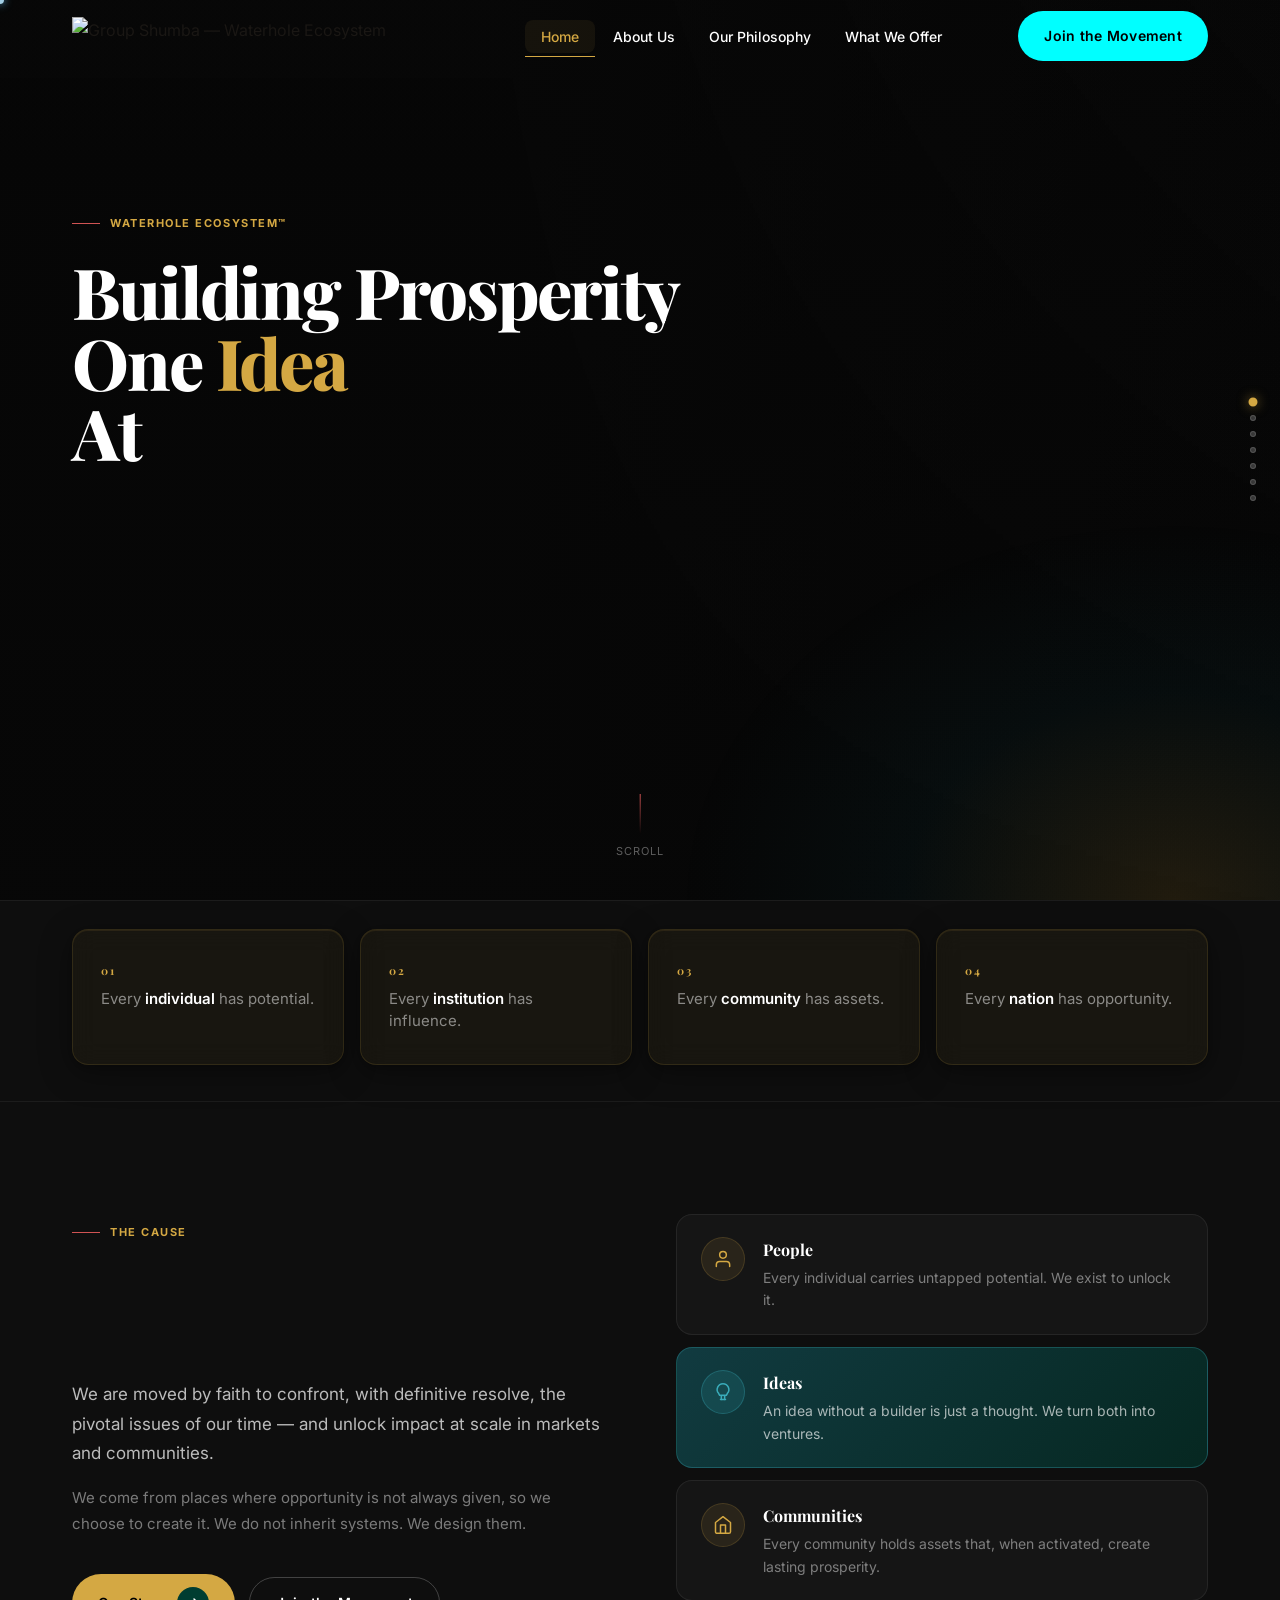
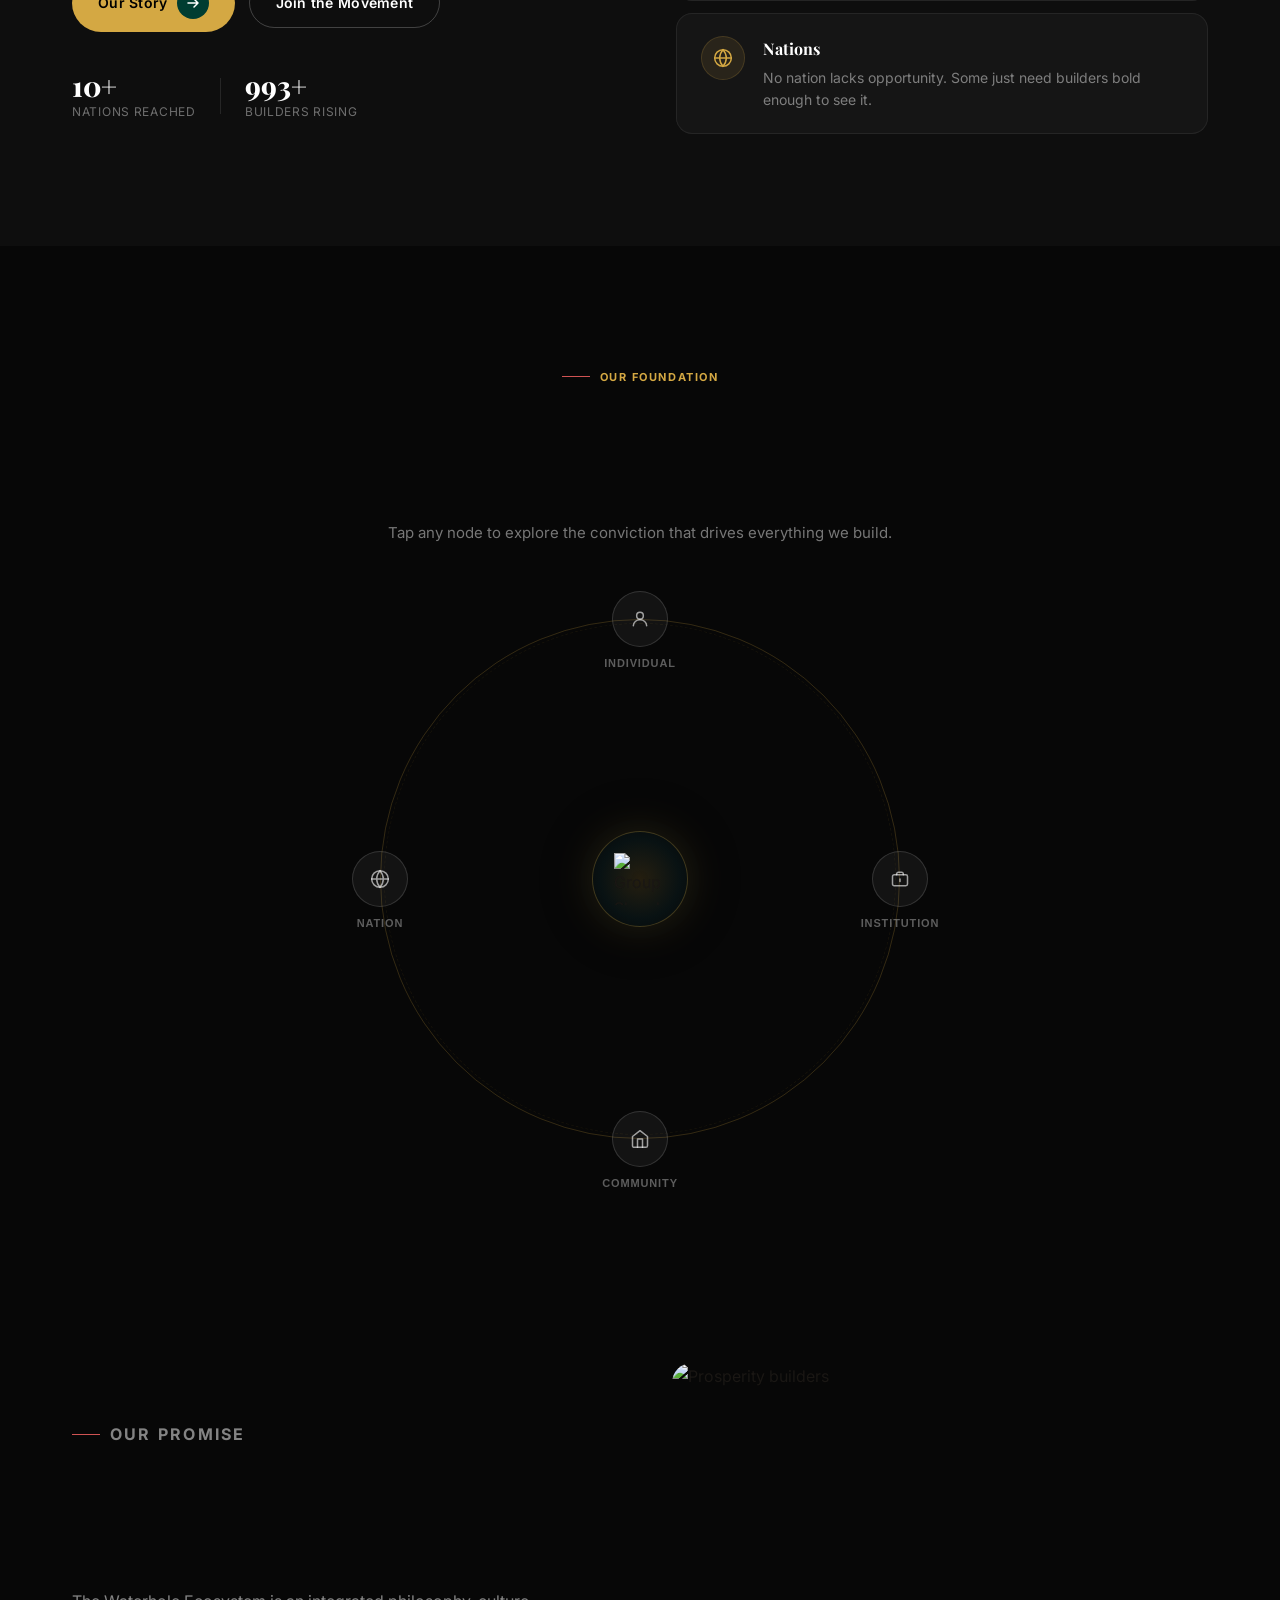
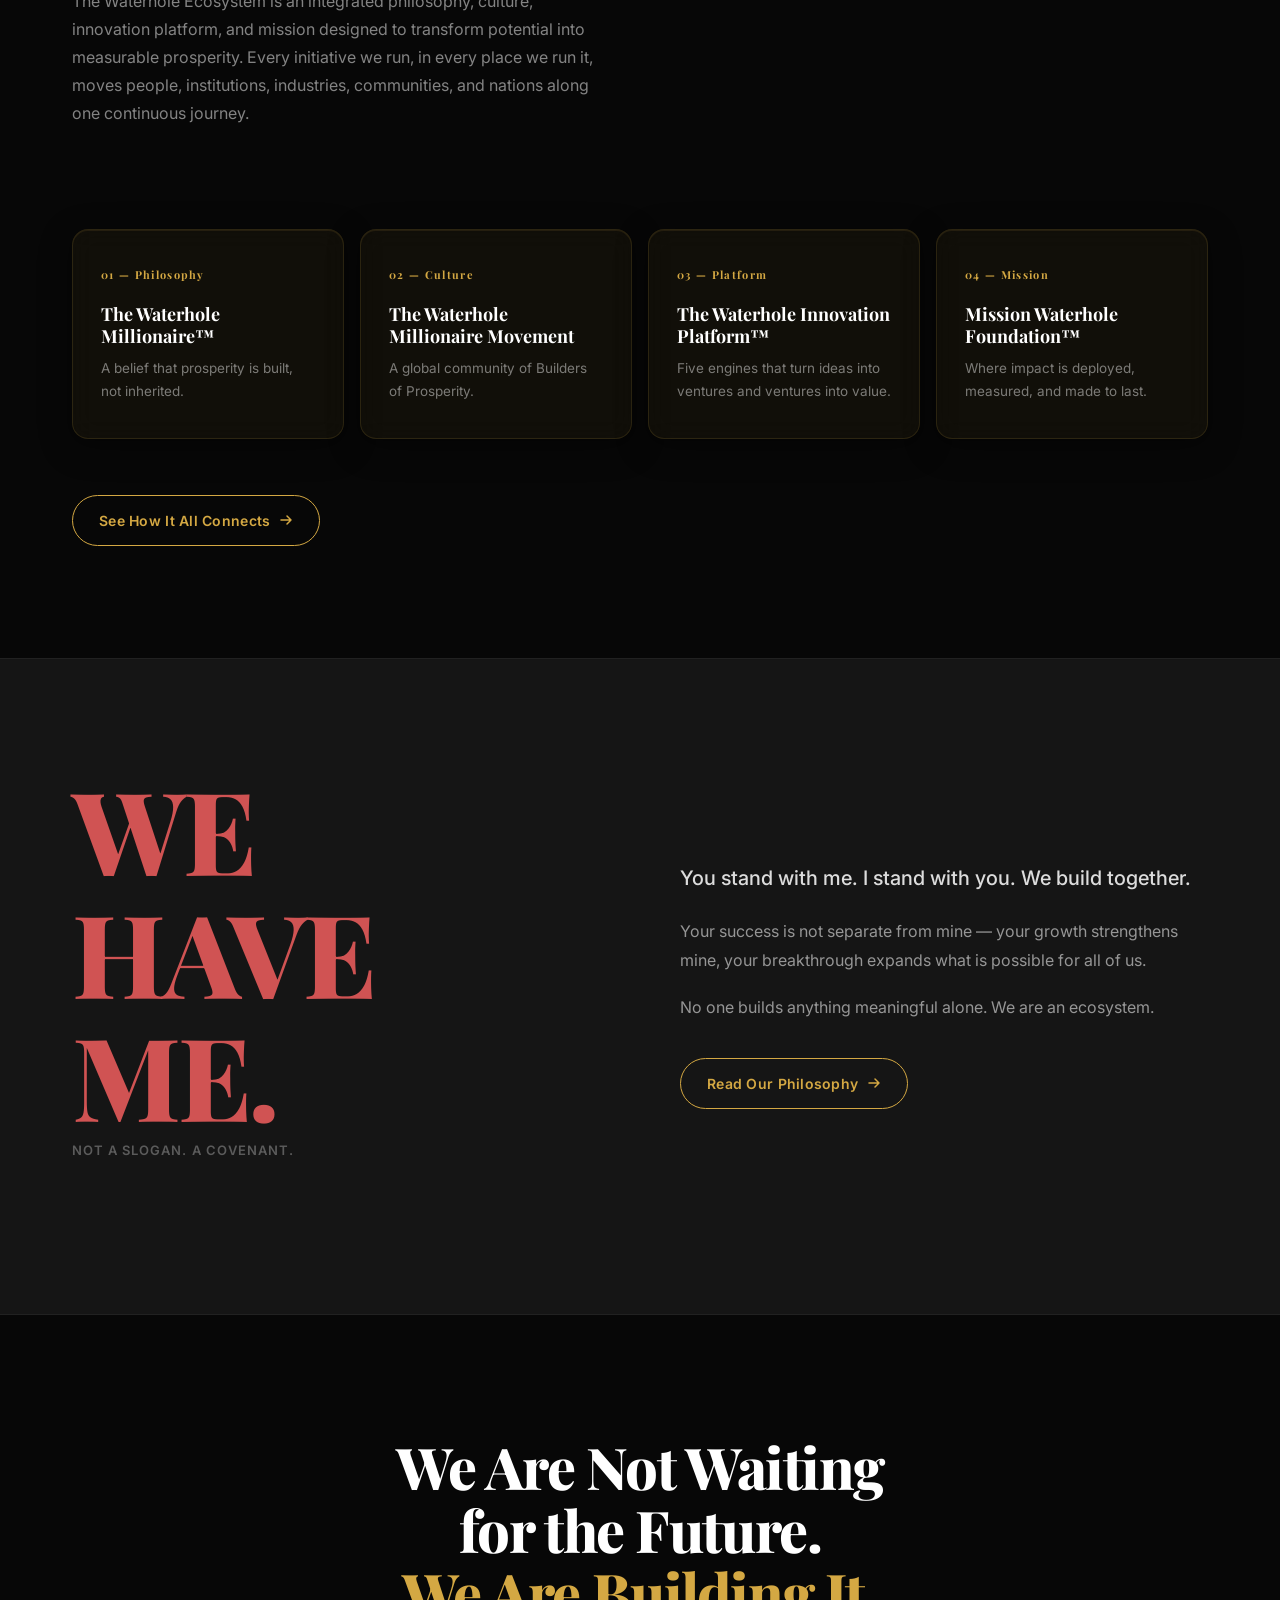
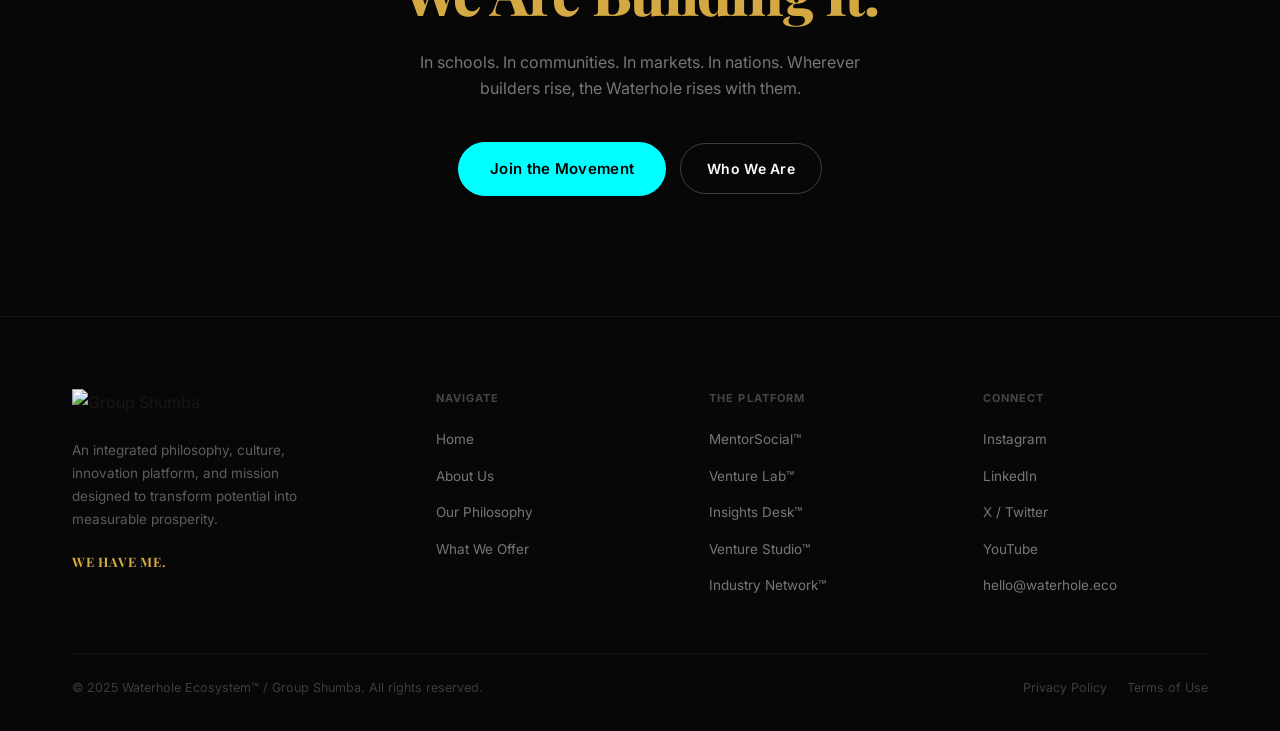
==== index.html @ c9d5547d "Add files via upload" ====
<!DOCTYPE html>
<html lang="en">
<head>
  <meta charset="UTF-8" />
  <meta name="viewport" content="width=device-width, initial-scale=1.0" />
  <title>Waterhole Ecosystem™ — Prosperity Is Built.</title>
  <link rel="preconnect" href="https://fonts.googleapis.com" />
  <link rel="preconnect" href="https://fonts.gstatic.com" crossorigin />
  <link href="https://fonts.googleapis.com/css2?family=Inter:wght@300;400;500;600;700&family=Playfair+Display:wght@700;800;900&display=swap" rel="stylesheet" />
  <link rel="stylesheet" href="style.css" />
</head>
<body>

  <!-- NAV -->
  <header class="nav" id="nav">
    <div class="nav-inner">
      <a href="index.html" class="nav-logo" aria-label="Waterhole Ecosystem home">
        <img src="assets/logo.png" alt="Group Shumba — Waterhole Ecosystem" />
      </a>
      <ul class="nav-links" role="list">
        <li><a href="index.html" class="active">Home</a></li>
        <li><a href="about.html">About Us</a></li>
        <li><a href="philosophy.html">Our Philosophy</a></li>
        <li><a href="what-we-offer.html">What We Offer</a></li>
      </ul>
      <a href="contact.html" class="btn btn-gold nav-cta">Join the Movement</a>
      <button class="nav-hamburger" aria-label="Open menu" aria-expanded="false">
        <span></span><span></span><span></span>
      </button>
    </div>
    <nav class="mobile-menu" aria-hidden="true">
      <a href="index.html" class="active">Home</a>
      <a href="about.html">About Us</a>
      <a href="philosophy.html">Our Philosophy</a>
      <a href="what-we-offer.html">What We Offer</a>
      <a href="contact.html" class="btn btn-gold">Join the Movement</a>
    </nav>
  </header>

  <main>

    <!-- HERO -->
    <section class="home-hero" aria-label="Hero">
      <div class="home-hero-bg" style="background-image: url('assets/hero-1.png');"></div>
      <div class="home-hero-glow" aria-hidden="true"></div>
      <div class="container">
        <div class="home-hero-text">
          <p class="home-eyebrow">Waterhole Ecosystem™</p>
          <h1>Building Prosperity<br>One <em>Idea</em><br>At A Time</h1>
          <p class="lead">We are not waiting. We are building. A movement that transforms potential into measurable prosperity — for people, ventures, and communities.</p>
          <div class="hero-actions">
            <a href="contact.html" class="btn btn-gold btn-lg">
              Join the Movement
              <span class="arrow-icon" aria-hidden="true">
                <svg width="14" height="14" viewBox="0 0 14 14" fill="none"><path d="M2 7h10M8 3l4 4-4 4" stroke="currentColor" stroke-width="1.5" stroke-linecap="round" stroke-linejoin="round"/></svg>
              </span>
            </a>
            <a href="what-we-offer.html" class="btn btn-outline">Explore the Ecosystem</a>
          </div>
        </div>
      </div>
      <!-- Lady sits directly in hero, anchored to bottom -->
      <div class="home-hero-image" aria-hidden="true">
        <img src="assets/lady-smiling.png" alt="" />
      </div>
      <div class="home-hero-scroll" aria-hidden="true">
        <div class="scroll-line"></div>
        <span>Scroll</span>
      </div>
    </section>

    <!-- CONVICTIONS BAND -->
    <section class="convictions-band" aria-label="Our four convictions">
      <div class="convictions-inner">
        <div class="conviction-item">
          <span class="conviction-num">01</span>
          <p>Every <strong>individual</strong> has potential.</p>
        </div>
        <div class="conviction-divider" aria-hidden="true"></div>
        <div class="conviction-item">
          <span class="conviction-num">02</span>
          <p>Every <strong>institution</strong> has influence.</p>
        </div>
        <div class="conviction-divider" aria-hidden="true"></div>
        <div class="conviction-item">
          <span class="conviction-num">03</span>
          <p>Every <strong>community</strong> has assets.</p>
        </div>
        <div class="conviction-divider" aria-hidden="true"></div>
        <div class="conviction-item">
          <span class="conviction-num">04</span>
          <p>Every <strong>nation</strong> has opportunity.</p>
        </div>
      </div>
    </section>

    <!-- THE CAUSE -->
    <section class="section-pad cause-section" id="cause">
      <div class="container">
        <div class="cause-grid-v2">

          <!-- Left: text + stats image -->
          <div class="cause-left fade-in">
            <p class="eyebrow">The Cause</p>
            <h2 class="section-title">We Are <em>Moved</em><br />to Build</h2>
            <p class="cause-lead">We are moved by faith to confront, with definitive resolve, the pivotal issues of our time — and unlock impact at scale in markets and communities.</p>
            <p class="cause-sub">We come from places where opportunity is not always given, so we choose to create it. We do not inherit systems. We design them.</p>
            <div class="cause-actions">
              <a href="about.html" class="btn btn-gold">Our Story
                <span class="arrow-icon" aria-hidden="true">
                  <svg width="14" height="14" viewBox="0 0 14 14" fill="none"><path d="M2 7h10M8 3l4 4-4 4" stroke="currentColor" stroke-width="1.5" stroke-linecap="round" stroke-linejoin="round"/></svg>
                </span>
              </a>
              <a href="contact.html" class="btn btn-outline">Join the Movement</a>
            </div>
            <!-- Stats block -->
            <div class="cause-stats-block">
              <div class="cause-stats">
                <div class="cause-stat">
                  <span class="cause-stat-num">10+</span>
                  <span class="cause-stat-label">Nations Reached</span>
                </div>
                <div class="cause-stat-divider"></div>
                <div class="cause-stat">
                  <span class="cause-stat-num">1000+</span>
                  <span class="cause-stat-label">Builders Rising</span>
                </div>
              </div>
            </div>
          </div>

          <!-- Right: stacked icon cards -->
          <div class="cause-cards fade-in">

            <div class="cause-card">
              <div class="cause-card-icon">
                <svg width="20" height="20" viewBox="0 0 24 24" fill="none" stroke="currentColor" stroke-width="1.8" stroke-linecap="round" stroke-linejoin="round"><path d="M20 21v-2a4 4 0 0 0-4-4H8a4 4 0 0 0-4 4v2"/><circle cx="12" cy="7" r="4"/></svg>
              </div>
              <div class="cause-card-body">
                <h4>People</h4>
                <p>Every individual carries untapped potential. We exist to unlock it.</p>
              </div>
            </div>

            <div class="cause-card cause-card--active">
              <div class="cause-card-icon">
                <svg width="20" height="20" viewBox="0 0 24 24" fill="none" stroke="currentColor" stroke-width="1.8" stroke-linecap="round" stroke-linejoin="round"><path d="M12 2a7 7 0 0 1 5.29 11.59L16 16H8l-1.29-2.41A7 7 0 0 1 12 2z"/><path d="M9 21h6"/><path d="M10 17v4"/><path d="M14 17v4"/></svg>
              </div>
              <div class="cause-card-body">
                <h4>Ideas</h4>
                <p>An idea without a builder is just a thought. We turn both into ventures.</p>
              </div>
            </div>

            <div class="cause-card">
              <div class="cause-card-icon">
                <svg width="20" height="20" viewBox="0 0 24 24" fill="none" stroke="currentColor" stroke-width="1.8" stroke-linecap="round" stroke-linejoin="round"><path d="M3 9l9-7 9 7v11a2 2 0 0 1-2 2H5a2 2 0 0 1-2-2z"/><polyline points="9 22 9 12 15 12 15 22"/></svg>
              </div>
              <div class="cause-card-body">
                <h4>Communities</h4>
                <p>Every community holds assets that, when activated, create lasting prosperity.</p>
              </div>
            </div>

            <div class="cause-card">
              <div class="cause-card-icon">
                <svg width="20" height="20" viewBox="0 0 24 24" fill="none" stroke="currentColor" stroke-width="1.8" stroke-linecap="round" stroke-linejoin="round"><circle cx="12" cy="12" r="10"/><path d="M2 12h20"/><path d="M12 2a15.3 15.3 0 0 1 4 10 15.3 15.3 0 0 1-4 10 15.3 15.3 0 0 1-4-10 15.3 15.3 0 0 1 4-10z"/></svg>
              </div>
              <div class="cause-card-body">
                <h4>Nations</h4>
                <p>No nation lacks opportunity. Some just need builders bold enough to see it.</p>
              </div>
            </div>

          </div>
        </div>
      </div>
    </section>

    <!-- THE FOUR CONVICTIONS — ORBITAL -->
    <section class="section-pad section-darker convictions-orbital-section">
      <div class="container">
        <div class="fade-in" style="text-align:center; max-width:620px; margin:0 auto 72px;">
          <p class="eyebrow" style="justify-content:center;">Our Foundation</p>
          <h2 class="section-title">Four <em>Convictions</em><br />That Drive Us</h2>
          <p style="margin-top:16px; font-size:15px; line-height:1.75; color:rgba(255,255,255,0.45);">Tap any node to explore the conviction that drives everything we build.</p>
        </div>

        <div class="orbital-rig" id="orbitalRig">
          <div class="orbit-ring"></div>
          <div class="orbit-center">
            <img src="assets/logo.png" alt="Group Shumba" />
          </div>

          <button class="orbit-node" data-idx="0" aria-label="Every Individual Has Potential">
            <span class="orbit-node-icon">
              <svg width="20" height="20" viewBox="0 0 24 24" fill="none" stroke="currentColor" stroke-width="1.8" stroke-linecap="round" stroke-linejoin="round"><circle cx="12" cy="8" r="4"/><path d="M4 20c0-4 3.6-7 8-7s8 3 8 7"/></svg>
            </span>
            <span class="orbit-node-label">Individual</span>
          </button>

          <button class="orbit-node" data-idx="1" aria-label="Every Institution Has Influence">
            <span class="orbit-node-icon">
              <svg width="20" height="20" viewBox="0 0 24 24" fill="none" stroke="currentColor" stroke-width="1.8" stroke-linecap="round" stroke-linejoin="round"><rect x="3" y="7" width="18" height="13" rx="2"/><path d="M16 7V6a2 2 0 0 0-2-2h-4a2 2 0 0 0-2 2v1"/><path d="M12 12v3"/></svg>
            </span>
            <span class="orbit-node-label">Institution</span>
          </button>

          <button class="orbit-node" data-idx="2" aria-label="Every Community Has Assets">
            <span class="orbit-node-icon">
              <svg width="20" height="20" viewBox="0 0 24 24" fill="none" stroke="currentColor" stroke-width="1.8" stroke-linecap="round" stroke-linejoin="round"><path d="M3 9l9-7 9 7v11a2 2 0 0 1-2 2H5a2 2 0 0 1-2-2z"/><polyline points="9 22 9 12 15 12 15 22"/></svg>
            </span>
            <span class="orbit-node-label">Community</span>
          </button>

          <button class="orbit-node" data-idx="3" aria-label="Every Nation Has Opportunity">
            <span class="orbit-node-icon">
              <svg width="20" height="20" viewBox="0 0 24 24" fill="none" stroke="currentColor" stroke-width="1.8" stroke-linecap="round" stroke-linejoin="round"><circle cx="12" cy="12" r="10"/><path d="M2 12h20M12 2a15.3 15.3 0 0 1 4 10 15.3 15.3 0 0 1-4 10 15.3 15.3 0 0 1-4-10 15.3 15.3 0 0 1 4-10z"/></svg>
            </span>
            <span class="orbit-node-label">Nation</span>
          </button>
        </div>

        <div class="conviction-popup" id="convictionPopup" aria-hidden="true">
          <div class="conviction-popup-inner">
            <button class="conviction-popup-close" id="convictionClose" aria-label="Close">
              <svg width="14" height="14" viewBox="0 0 14 14" fill="none"><path d="M1 1l12 12M13 1L1 13" stroke="currentColor" stroke-width="1.8" stroke-linecap="round"/></svg>
            </button>
            <div class="conviction-popup-icon" id="popupIcon"></div>
            <p class="conviction-popup-tag" id="popupTag"></p>
            <h3 class="conviction-popup-title" id="popupTitle"></h3>
            <p class="conviction-popup-body" id="popupBody"></p>
          </div>
        </div>

      </div>
      <div class="conviction-backdrop" id="convictionBackdrop"></div>
    </section>

    <!-- THE JOURNEY -->
    <section class="section-pad journey-section" id="journey">
      <div class="container">
        <div class="journey-intro">
          <div class="journey-intro-text fade-in">
            <p class="eyebrow">Our Promise</p>
            <h2 class="section-title">From Potential<br />to <em>Prosperity</em></h2>
            <p>The Waterhole Ecosystem is an integrated philosophy, culture, innovation platform, and mission designed to transform potential into measurable prosperity. Every initiative we run, in every place we run it, moves people, institutions, industries, communities, and nations along one continuous journey.</p>
          </div>
          <div class="journey-intro-img fade-in">
            <img src="assets/asset-9.jpg" alt="Prosperity builders" loading="lazy" />
          </div>
        </div>
        <div class="journey-grid fade-in">
          <div class="journey-card">
            <div class="journey-num">01 — Philosophy</div>
            <h3>The Waterhole Millionaire™</h3>
            <p>A belief that prosperity is built, not inherited.</p>
          </div>
          <div class="journey-card">
            <div class="journey-num">02 — Culture</div>
            <h3>The Waterhole Millionaire Movement</h3>
            <p>A global community of Builders of Prosperity.</p>
          </div>
          <div class="journey-card">
            <div class="journey-num">03 — Platform</div>
            <h3>The Waterhole Innovation Platform™</h3>
            <p>Five engines that turn ideas into ventures and ventures into value.</p>
          </div>
          <div class="journey-card">
            <div class="journey-num">04 — Mission</div>
            <h3>Mission Waterhole Foundation™</h3>
            <p>Where impact is deployed, measured, and made to last.</p>
          </div>
        </div>
        <div style="margin-top: 48px;" class="fade-in">
          <a href="what-we-offer.html" class="btn btn-outline-gold">
            See How It All Connects
            <svg width="14" height="14" viewBox="0 0 14 14" fill="none" aria-hidden="true"><path d="M2 7h10M8 3l4 4-4 4" stroke="currentColor" stroke-width="1.5" stroke-linecap="round" stroke-linejoin="round"/></svg>
          </a>
        </div>
      </div>
    </section>

    <!-- THE COVENANT -->
    <section class="section-pad covenant-section" id="covenant">
      <div class="container">
        <div class="covenant-inner">
          <div class="fade-in">
            <div class="covenant-word">WE</div>
            <div class="covenant-word">HAVE</div>
            <div class="covenant-word">ME.</div>
            <div class="covenant-sub">Not a slogan. A covenant.</div>
          </div>
          <div class="covenant-text fade-in">
            <p class="covenant-lead">You stand with me. I stand with you. We build together.</p>
            <p>Your success is not separate from mine — your growth strengthens mine, your breakthrough expands what is possible for all of us.</p>
            <p>No one builds anything meaningful alone. We are an ecosystem.</p>
            <div style="margin-top: 36px;">
              <a href="philosophy.html" class="btn btn-outline-gold">Read Our Philosophy
                <svg width="14" height="14" viewBox="0 0 14 14" fill="none" aria-hidden="true"><path d="M2 7h10M8 3l4 4-4 4" stroke="currentColor" stroke-width="1.5" stroke-linecap="round" stroke-linejoin="round"/></svg>
              </a>
            </div>
          </div>
        </div>
      </div>
    </section>

    <!-- CLOSING CTA -->
    <section class="closing-cta">
      <div class="closing-cta-bg" style="background-image: url('assets/image-8.jpg');" aria-hidden="true"></div>
      <div class="container">
        <div class="fade-in">
          <h2>We Are Not Waiting<br />for the Future.<br /><em>We Are Building It.</em></h2>
          <p>In schools. In communities. In markets. In nations. Wherever builders rise, the Waterhole rises with them.</p>
          <div class="btns">
            <a href="contact.html" class="btn btn-lg" style="background:#00FFFF;color:#000;">Join the Movement</a>
            <a href="about.html" class="btn btn-outline">Who We Are</a>
          </div>
        </div>
      </div>
    </section>

  </main>

  <!-- FOOTER -->
  <footer class="footer">
    <div class="container">
      <div class="footer-grid">
        <div class="footer-brand">
          <img src="assets/logo.png" alt="Group Shumba" />
          <p>An integrated philosophy, culture, innovation platform, and mission designed to transform potential into measurable prosperity.</p>
          <div class="footer-covenant">WE HAVE ME.</div>
        </div>
        <div class="footer-col">
          <h4>Navigate</h4>
          <ul role="list">
            <li><a href="index.html">Home</a></li>
            <li><a href="about.html">About Us</a></li>
            <li><a href="philosophy.html">Our Philosophy</a></li>
            <li><a href="what-we-offer.html">What We Offer</a></li>
          </ul>
        </div>
        <div class="footer-col">
          <h4>The Platform</h4>
          <ul role="list">
            <li><a href="what-we-offer.html">MentorSocial™</a></li>
            <li><a href="what-we-offer.html">Venture Lab™</a></li>
            <li><a href="what-we-offer.html">Insights Desk™</a></li>
            <li><a href="what-we-offer.html">Venture Studio™</a></li>
            <li><a href="what-we-offer.html">Industry Network™</a></li>
          </ul>
        </div>
        <div class="footer-col">
          <h4>Connect</h4>
          <ul role="list">
            <li><a href="#">Instagram</a></li>
            <li><a href="#">LinkedIn</a></li>
            <li><a href="#">X / Twitter</a></li>
            <li><a href="#">YouTube</a></li>
            <li><a href="contact.html">hello@waterhole.eco</a></li>
          </ul>
        </div>
      </div>
      <div class="footer-bottom">
        <span>© 2025 Waterhole Ecosystem™ / Group Shumba. All rights reserved.</span>
        <div class="footer-legal">
          <a href="#">Privacy Policy</a>
          <a href="#">Terms of Use</a>
        </div>
      </div>
    </div>
  </footer>

  <script src="script.js"></script>
</body>
</html>
---- style.css ----
/* ─── Water cursor ─── */
* { cursor: none !important; }
.water-cursor {
  position: fixed;
  top: 0; left: 0;
  width: 8px; height: 8px;
  margin: -4px 0 0 -4px;
  border-radius: 50%;
  background: rgba(180,230,255,0.9);
  box-shadow: 0 0 8px rgba(100,200,255,0.8);
  pointer-events: none;
  z-index: 99999;
  transition: opacity 0.2s;
  will-change: transform;
}
.water-ripple {
  position: fixed;
  top: 0; left: 0;
  width: 0; height: 0;
  margin: 0;
  border-radius: 50%;
  border: 1px solid rgba(140,210,255,0.55);
  pointer-events: none;
  z-index: 99998;
  transform: translate(-50%, -50%);
  animation: waterRipple 0.9s cubic-bezier(0.2, 0.6, 0.4, 1) forwards;
}
@keyframes waterRipple {
  0%   { width: 0;     height: 0;     opacity: 0.7; border-width: 1.5px; }
  60%  { opacity: 0.3; border-width: 1px; }
  100% { width: 72px;  height: 72px;  opacity: 0;   border-width: 0.5px; }
}

/* ─── Page loader ─── */
.page-loader {
  position: fixed;
  inset: 0;
  z-index: 999999;
  background: #070707;
  display: flex;
  flex-direction: column;
  align-items: center;
  justify-content: center;
  gap: 20px;
  transition: transform 1s cubic-bezier(0.76, 0, 0.24, 1), opacity 0.4s ease;
}
.page-loader.exit { transform: translateY(-100%); opacity: 0; pointer-events: none; }
.page-loader-logo { width: 72px; height: auto; opacity: 0; animation: loaderIn 0.7s 0.3s ease forwards; }
.page-loader-line {
  width: 0; height: 1px;
  background: linear-gradient(90deg, transparent, var(--gold), transparent);
  animation: loaderLine 0.7s 0.8s ease forwards;
}
.page-loader-text {
  font-family: var(--font-h);
  font-size: 11px;
  letter-spacing: 0.4em;
  text-transform: uppercase;
  color: var(--gold);
  opacity: 0;
  animation: loaderIn 0.6s 1s ease forwards;
}
@keyframes loaderIn {
  from { opacity: 0; transform: translateY(14px); }
  to   { opacity: 1; transform: translateY(0); }
}
@keyframes loaderLine { to { width: 100px; } }

/* ─── Scroll progress bar ─── */
.scroll-progress {
  position: fixed;
  top: 0; left: 0; right: 0;
  height: 2px;
  z-index: 100000;
  background: linear-gradient(90deg, var(--gold) 0%, #3aacba 50%, var(--gold) 100%);
  background-size: 200% 100%;
  transform-origin: left center;
  transform: scaleX(0);
  will-change: transform;
  animation: progressShimmer 4s linear infinite;
}
@keyframes progressShimmer {
  0% { background-position: 0% 0%; }
  100% { background-position: 200% 0%; }
}

/* ─── Side section dots ─── */
.section-dots {
  position: fixed;
  right: 24px;
  top: 50%;
  transform: translateY(-50%);
  display: flex;
  flex-direction: column;
  gap: 10px;
  z-index: 9999;
}
.section-dot {
  width: 6px; height: 6px;
  border-radius: 50%;
  background: rgba(255,255,255,0.2);
  border: 1px solid rgba(255,255,255,0.15);
  transition: all 0.3s ease;
  cursor: pointer;
}
.section-dot.active {
  background: var(--gold);
  border-color: var(--gold);
  box-shadow: 0 0 8px rgba(212,168,67,0.6);
  transform: scale(1.5);
}

/* ─── Universal animation states ─── */
[data-reveal] {
  opacity: 0;
  will-change: transform, opacity;
}
[data-reveal="up"]    { transform: translateY(40px); }
[data-reveal="left"]  { transform: translateX(-40px); }
[data-reveal="right"] { transform: translateX(40px); }
[data-reveal="scale"] { transform: scale(0.88); }
[data-reveal="clip"]  { clip-path: inset(0 0 100% 0); opacity: 1; }

[data-reveal].is-revealed {
  opacity: 1;
  transform: none;
  clip-path: inset(0 0 0% 0);
  transition: opacity 0.8s cubic-bezier(0.16,1,0.3,1),
              transform 0.8s cubic-bezier(0.16,1,0.3,1),
              clip-path 0.9s cubic-bezier(0.16,1,0.3,1);
}

/* ─── Heading clip reveal ─── */
.section-title {
  clip-path: inset(0 0 100% 0);
  transition: clip-path 0.9s cubic-bezier(0.16, 1, 0.3, 1) 0.1s;
}
.section-title.revealed { clip-path: inset(0 0 0% 0); }

/* ─── Eyebrow line draw ─── */
.eyebrow {
  overflow: hidden;
}
.eyebrow::before {
  transition: width 0.8s ease 0.2s;
}

/* ─── Button ripple ─── */
.btn { position: relative; overflow: hidden; }
.btn-ripple-el {
  position: absolute;
  border-radius: 50%;
  background: rgba(255,255,255,0.25);
  transform: scale(0);
  animation: btnRippleAnim 0.6s linear forwards;
  pointer-events: none;
}
@keyframes btnRippleAnim {
  to { transform: scale(4); opacity: 0; }
}

/* ─── Gold button glow on hover ─── */
.btn-gold {
  transition: transform 0.3s cubic-bezier(0.23,1,0.32,1),
              box-shadow 0.3s ease,
              background 0.25s ease !important;
}
.btn-gold:hover {
  box-shadow: 0 8px 30px rgba(212,168,67,0.35), 0 2px 8px rgba(212,168,67,0.2);
}

/* ─── Enhanced card hover glow ─── */
.journey-card:hover,
.conviction-item:hover {
  box-shadow: 0 20px 60px rgba(0,0,0,0.5), 0 0 0 1px rgba(212,168,67,0.2), 0 0 30px rgba(212,168,67,0.08) !important;
}
.cause-card:hover {
  box-shadow: 0 8px 32px rgba(0,0,0,0.3), 0 0 0 1px rgba(58,172,186,0.2);
}
.pillar-card:hover {
  transform: translateY(-8px) !important;
  border-color: rgba(212,168,67,0.3) !important;
  box-shadow: 0 20px 48px rgba(0,0,0,0.4), 0 0 24px rgba(212,168,67,0.08);
}

/* ─── 3D card tilt base ─── */
.journey-card, .conviction-item, .badge-card, .pillar-card {
  will-change: transform;
  transition: transform 0.4s cubic-bezier(0.23,1,0.32,1),
              box-shadow 0.4s ease,
              background 0.3s ease,
              border-color 0.3s ease !important;
}

/* ─── Hero parallax ─── */
.home-hero-bg, .page-hero-img, .phil-hero-bg {
  will-change: transform;
  height: 120% !important;
  top: -10% !important;
}

/* ─── Nav link hover underline ─── */
.nav-links a {
  position: relative;
}
.nav-links a::after {
  content: '';
  position: absolute;
  bottom: -4px; left: 0;
  width: 0; height: 1px;
  background: var(--gold);
  transition: width 0.3s ease;
}
.nav-links a:hover::after,
.nav-links a.active::after { width: 100%; }

/* ─── Section entrance glow ─── */
@keyframes sectionGlow {
  from { opacity: 0; transform: translateY(4px); }
  to   { opacity: 1; transform: translateY(0); }
}

/* ─── Stat count-up highlight ─── */
.cause-stat-num, .about-hero-stat-num {
  display: inline-block;
  transition: color 0.3s ease;
}

/* ─── Divider draw ─── */
.divider {
  transform-origin: left;
  transform: scaleX(0);
  transition: transform 0.8s cubic-bezier(0.16,1,0.3,1);
}
.divider.is-revealed { transform: scaleX(1); }

/* ─── Image reveal ─── */
.who-img, .philosophy-wealth-img, .platform-intro-img, .journey-intro-img, .offer-hero-img {
  overflow: hidden;
}
.who-img img, .philosophy-wealth-img img, .platform-intro-img img, .journey-intro-img img, .offer-hero-img img {
  transition: transform 1.2s cubic-bezier(0.16,1,0.3,1), filter 0.6s ease;
  transform: scale(1.08);
  filter: brightness(0.7);
}
.who-img.is-revealed img,
.philosophy-wealth-img.is-revealed img,
.platform-intro-img.is-revealed img,
.journey-intro-img.is-revealed img,
.offer-hero-img.is-revealed img {
  transform: scale(1);
  filter: brightness(1);
}

/* ─── Hero sequential reveal — initial states ─── */
.home-eyebrow {
  opacity: 0;
  transform: translateY(16px);
  transition: opacity 0.6s cubic-bezier(0.16,1,0.3,1),
              transform 0.6s cubic-bezier(0.16,1,0.3,1);
}
.home-eyebrow.hero-visible { opacity: 1; transform: none; }

.home-hero-text .lead {
  opacity: 0;
  transform: translateY(20px);
  transition: opacity 0.7s cubic-bezier(0.16,1,0.3,1) 0.1s,
              transform 0.7s cubic-bezier(0.16,1,0.3,1) 0.1s;
}
.home-hero-text .lead.hero-visible { opacity: 1; transform: none; }

.hero-actions .btn {
  opacity: 0;
  transform: translateY(16px);
  transition: opacity 0.55s cubic-bezier(0.16,1,0.3,1),
              transform 0.55s cubic-bezier(0.16,1,0.3,1);
}
.hero-actions .btn.hero-visible { opacity: 1; transform: none; }

/* ─── Hero word-split ─── */
.hero-word {
  display: inline-block;
  opacity: 0;
  transform: translateY(50px) rotate(1.5deg);
  transition: opacity 0.65s cubic-bezier(0.16,1,0.3,1),
              transform 0.65s cubic-bezier(0.16,1,0.3,1);
}
.hero-word.visible { opacity: 1; transform: none; }

/* ─── Orbit entrance ─── */
.orbit-center {
  opacity: 0;
  transform: translate(-50%, -50%) scale(0.6);
  transition: opacity 0.6s ease 0.3s, transform 0.8s cubic-bezier(0.34,1.56,0.64,1) 0.3s;
}
.orbital-rig.is-revealed .orbit-center {
  opacity: 1;
  transform: translate(-50%, -50%) scale(1);
}
.orbit-ring {
  opacity: 0;
  transition: opacity 0.8s ease 0.6s;
}
.orbital-rig.is-revealed .orbit-ring { opacity: 1; }
.orbit-node {
  opacity: 0;
  transform: translate(-50%,-50%) scale(0);
  transition: opacity 0.5s ease, transform 0.6s cubic-bezier(0.34,1.56,0.64,1);
}
.orbital-rig.is-revealed .orbit-node { opacity: 1; transform: translate(-50%,-50%) scale(1); }
.orbital-rig.is-revealed .orbit-node:nth-child(3) { transition-delay: 0.7s; }
.orbital-rig.is-revealed .orbit-node:nth-child(4) { transition-delay: 0.85s; }
.orbital-rig.is-revealed .orbit-node:nth-child(5) { transition-delay: 1.0s; }
.orbital-rig.is-revealed .orbit-node:nth-child(6) { transition-delay: 1.15s; }

/* ─── Covenant word pop ─── */
.covenant-word {
  opacity: 0;
  transform: translateY(32px) scale(0.9);
  transition: opacity 0.7s cubic-bezier(0.16,1,0.3,1),
              transform 0.7s cubic-bezier(0.34,1.56,0.64,1);
}
.covenant-word.is-revealed { opacity: 1; transform: none; }

/* ─── Cycle steps ─── */
.cycle-step {
  opacity: 0;
  transform: translateY(30px);
  transition: opacity 0.6s ease, transform 0.6s cubic-bezier(0.16,1,0.3,1);
}
.cycle-step.is-revealed { opacity: 1; transform: none; }

/* ─── Footer items ─── */
.footer-brand, .footer-col {
  opacity: 0;
  transform: translateY(24px);
  transition: opacity 0.6s ease, transform 0.6s cubic-bezier(0.16,1,0.3,1);
}
.footer-brand.is-revealed, .footer-col.is-revealed { opacity: 1; transform: none; }

/* ─── Reject / build slide in ─── */
.reject-card {
  opacity: 0;
  transform: translateX(-40px);
  transition: opacity 0.7s ease, transform 0.7s cubic-bezier(0.16,1,0.3,1);
}
.build-card {
  opacity: 0;
  transform: translateX(40px);
  transition: opacity 0.7s ease 0.15s, transform 0.7s cubic-bezier(0.16,1,0.3,1) 0.15s;
}
.reject-card.is-revealed, .build-card.is-revealed { opacity: 1; transform: none; }

/* ─── Nav entrance on load ─── */
.nav-links li {
  opacity: 0;
  transform: translateY(-10px);
  animation: navItemIn 0.5s cubic-bezier(0.16,1,0.3,1) forwards;
}
.nav-links li:nth-child(1) { animation-delay: 1.8s; }
.nav-links li:nth-child(2) { animation-delay: 1.95s; }
.nav-links li:nth-child(3) { animation-delay: 2.1s; }
.nav-links li:nth-child(4) { animation-delay: 2.25s; }
@keyframes navItemIn {
  to { opacity: 1; transform: none; }
}
.nav-cta {
  opacity: 0;
  animation: navItemIn 0.5s cubic-bezier(0.16,1,0.3,1) 2.4s forwards;
}

/* ─── Pillar card stagger ─── */
.pillar-card {
  opacity: 0;
  transform: translateY(32px);
  transition: opacity 0.65s ease, transform 0.65s cubic-bezier(0.16,1,0.3,1),
              border-color 0.3s ease, box-shadow 0.4s ease;
}
.pillar-card.is-revealed { opacity: 1; transform: none; }

/* ─── Foundation card stagger ─── */
.foundation-card {
  opacity: 0;
  transform: translateY(28px);
  transition: opacity 0.6s ease, transform 0.6s cubic-bezier(0.16,1,0.3,1);
}
.foundation-card.is-revealed { opacity: 1; transform: none; }

/* ─── Cause card stagger ─── */
.cause-card {
  opacity: 0;
  transform: translateX(20px);
  transition: opacity 0.55s ease, transform 0.55s cubic-bezier(0.16,1,0.3,1),
              background 0.25s ease, border-color 0.25s ease, box-shadow 0.3s ease;
}
.cause-card.is-revealed { opacity: 1; transform: none; }

/* ─── Platform intro hover ─── */
.platform-intro-img img:hover { transform: scale(1.04); }

/* ─── Reset & Base ─── */
*, *::before, *::after { box-sizing: border-box; margin: 0; padding: 0; }

:root {
  --gold:       #D4A843;
  --gold-light: #F0C85A;
  --gold-dim:   #a07a28;
  --gold-glow:  rgba(212,168,67,0.18);
  --dark:       #070707;
  --dark-2:     #0e0e0e;
  --dark-3:     #151515;
  --dark-4:     #1d1d1d;
  --dark-5:     #252525;
  --teal:       #14606a;
  --teal-mid:   #1e8090;
  --teal-light: #3aacba;
  --white:      #ffffff;
  --off-white:  #f0ede8;
  --gray-1:     #e8e4de;
  --gray-2:     #c8c2b8;
  --gray-3:     #8a857c;
  --gray-4:     #524e48;
  --text-dark:  #1a1714;
  --radius-sm:  8px;
  --radius-md:  14px;
  --radius-lg:  22px;
  --radius-xl:  32px;
  --transition: 220ms cubic-bezier(0.4, 0, 0.2, 1);
  --font-h:     'Playfair Display', serif;
  --font-b:     'Inter', sans-serif;
  --shadow:     0 8px 40px rgba(0,0,0,0.35);
  --shadow-gold:0 8px 32px rgba(201,168,76,0.25);
}

html { scroll-behavior: smooth; }
body {
  font-family: var(--font-b);
  font-size: 16px;
  line-height: 1.65;
  color: var(--text-dark);
  background: var(--dark);
  -webkit-font-smoothing: antialiased;
  overflow-x: hidden;
}
img { max-width: 100%; display: block; }
ul  { list-style: none; }
a   { text-decoration: none; color: inherit; }

.container {
  width: 100%;
  max-width: 1200px;
  margin: 0 auto;
  padding: 0 32px;
}
.section-pad    { padding: 112px 0; }
.section-pad-sm { padding: 56px 0; }

/* ─── Typography helpers ─── */
.eyebrow {
  display: inline-flex;
  align-items: center;
  gap: 10px;
  font-size: 11px;
  font-weight: 700;
  letter-spacing: 0.14em;
  text-transform: uppercase;
  color: var(--gold);
  margin-bottom: 20px;
}
.eyebrow::before {
  content: '';
  display: block;
  width: 28px;
  height: 1px;
  background: #D05353;
  flex-shrink: 0;
}

/* ─── Buttons ─── */
.btn {
  display: inline-flex;
  align-items: center;
  gap: 9px;
  font-family: var(--font-b);
  font-size: 14px;
  font-weight: 600;
  padding: 13px 26px;
  border-radius: 999px;
  border: none;
  cursor: pointer;
  transition: background var(--transition), transform var(--transition), box-shadow var(--transition);
  white-space: nowrap;
  letter-spacing: 0.02em;
}
.btn-gold {
  background: var(--gold);
  color: #000;
}
.btn-gold:hover { background: var(--gold-light); transform: translateY(-2px); box-shadow: var(--shadow-gold); }
.btn-gold:active { transform: translateY(0); }

.btn-outline {
  background: transparent;
  color: var(--white);
  border: 1.5px solid rgba(255,255,255,0.22);
}
.btn-outline:hover { border-color: var(--gold); color: var(--gold); }

.btn-outline-gold {
  background: transparent;
  color: var(--gold);
  border: 1.5px solid var(--gold);
}
.btn-outline-gold:hover { background: var(--gold); color: #000; }

.btn-lg { font-size: 15px; padding: 15px 32px; }

/* Arrow icon helper */
.arrow-icon {
  display: inline-flex;
  align-items: center;
  justify-content: center;
  width: 32px; height: 32px;
  border-radius: 50%;
  background: rgba(0,0,0,0.12);
  flex-shrink: 0;
}
.btn .arrow-icon { background: #003D31; color: #ffffff; }

/* ═══════════════════════════════════════
   NAVIGATION
═══════════════════════════════════════ */
.nav {
  position: fixed;
  top: 0; left: 0; right: 0;
  z-index: 200;
  transition: background var(--transition), backdrop-filter var(--transition);
}
.nav.scrolled {
  background: rgba(8,8,8,0.88);
  backdrop-filter: blur(18px);
  -webkit-backdrop-filter: blur(18px);
  border-bottom: 1px solid rgba(255,255,255,0.05);
}
.nav-inner {
  max-width: 1200px;
  margin: 0 auto;
  padding: 0 32px;
  height: 72px;
  display: flex;
  align-items: center;
  gap: 48px;
}
.nav-logo {
  display: flex;
  align-items: center;
  flex-shrink: 0;
}
.nav-logo img {
  height: 38px;
  width: auto;
  filter: brightness(1);
}
.nav-links {
  display: flex;
  align-items: center;
  gap: 2px;
  margin-left: auto;
}
.nav-links a {
  font-size: 14px;
  font-weight: 500;
  color: var(--white);
  padding: 8px 16px;
  border-radius: 8px;
  transition: color var(--transition), background var(--transition);
}
.nav-links a:hover { color: var(--white); background: rgba(255,255,255,0.06); }
.nav-links a.active { color: var(--gold); background: rgba(201,168,76,0.08); }

.nav-cta { margin-left: 12px; background: #00FFFF; color: #000; }
.nav-cta:hover { background: #00e5e5; color: #000; }

.nav-hamburger {
  display: none;
  flex-direction: column;
  justify-content: center;
  align-items: center;
  gap: 5px;
  width: 42px; height: 42px;
  background: none;
  border: 1.5px solid rgba(255,255,255,0.15);
  border-radius: 9px;
  cursor: pointer;
  margin-left: auto;
  padding: 8px;
}
.nav-hamburger span {
  width: 18px; height: 1.5px;
  background: var(--white);
  border-radius: 2px;
  display: block;
  transition: transform var(--transition), opacity var(--transition);
}
.nav-hamburger.open span:nth-child(1) { transform: translateY(6.5px) rotate(45deg); }
.nav-hamburger.open span:nth-child(2) { opacity: 0; }
.nav-hamburger.open span:nth-child(3) { transform: translateY(-6.5px) rotate(-45deg); }

.mobile-menu {
  display: none;
  flex-direction: column;
  gap: 4px;
  background: rgba(8,8,8,0.97);
  backdrop-filter: blur(16px);
  border-bottom: 1px solid rgba(255,255,255,0.06);
  padding: 16px 32px 24px;
}
.mobile-menu.open { display: flex; }
.mobile-menu a {
  display: block;
  padding: 11px 16px;
  font-size: 15px;
  font-weight: 500;
  color: rgba(255,255,255,0.75);
  border-radius: 8px;
  transition: color var(--transition), background var(--transition);
}
.mobile-menu a:hover { color: var(--white); background: rgba(255,255,255,0.06); }
.mobile-menu a.active { color: var(--gold); }
.mobile-menu .btn { align-self: flex-start; margin-top: 12px; }

/* ═══════════════════════════════════════
   PAGE HERO (shared dark hero pattern)
═══════════════════════════════════════ */
/* ─── About page — cinematic hero ─── */
.about-hero {
  position: relative;
  min-height: 100vh;
  background: #070707;
  overflow: hidden;
  display: flex;
  flex-direction: column;
  align-items: center;
  justify-content: flex-start;
}
.about-hero-watermark {
  position: absolute;
  bottom: 8%;
  left: 50%;
  transform: translateX(-50%);
  font-family: var(--font-h);
  font-size: clamp(72px, 16vw, 210px);
  font-weight: 900;
  white-space: nowrap;
  color: #fff;
  opacity: 0.04;
  letter-spacing: -0.02em;
  pointer-events: none;
  z-index: 1;
  user-select: none;
}
.about-hero-text {
  position: relative;
  z-index: 2;
  text-align: center;
  padding-top: 110px;
  display: flex;
  flex-direction: column;
  align-items: center;
}
.about-hero-text h1 {
  font-family: var(--font-h);
  font-size: clamp(38px, 5.5vw, 80px);
  font-weight: 800;
  line-height: 1.05;
  letter-spacing: -0.025em;
  color: var(--white);
  margin-bottom: 20px;
}
.about-hero-text h1 em { font-style: normal; color: var(--gold); }
.about-hero-text .lead {
  font-size: clamp(15px, 1.5vw, 18px);
  line-height: 1.65;
  color: rgba(255,255,255,0.5);
  max-width: 500px;
  margin-bottom: 0;
}
/* Subject image — centered, large */
.about-hero-subject {
  position: absolute;
  bottom: 0;
  left: 50%;
  transform: translateX(-50%);
  z-index: 3;
  width: 52%;
  max-width: 680px;
  display: flex;
  align-items: flex-end;
  justify-content: center;
}
.about-hero-subject img {
  width: auto;
  height: 65vh;
  max-width: 100%;
  display: block;
  position: relative;
  z-index: 2;
  object-fit: contain;
}
/* Glow platform under subject */
.about-hero-platform {
  position: absolute;
  bottom: 0;
  left: 50%;
  transform: translateX(-50%);
  width: 80%;
  height: 160px;
  background: radial-gradient(ellipse 80% 60% at 50% 100%,
    rgba(212,168,67,0.18) 0%,
    rgba(20,96,106,0.12) 40%,
    transparent 100%);
  pointer-events: none;
  z-index: 1;
}
/* Bottom-left stat */
.about-hero-stat {
  position: absolute;
  bottom: 48px;
  left: 48px;
  z-index: 4;
  display: flex;
  flex-direction: column;
  gap: 4px;
}
.about-hero-stat-num {
  font-family: var(--font-h);
  font-size: 36px;
  font-weight: 800;
  color: var(--white);
  line-height: 1;
}
.about-hero-stat-label {
  font-size: 12px;
  line-height: 1.4;
  color: rgba(255,255,255,0.4);
  letter-spacing: 0.04em;
}
.about-hero-stat-dot {
  display: block;
  width: 6px;
  height: 6px;
  border-radius: 50%;
  background: #00FFFF;
  margin-top: 8px;
}
/* Bottom-right covenant badge */
.about-hero-badge {
  position: absolute;
  bottom: 48px;
  right: 48px;
  z-index: 4;
  text-align: right;
  background: rgba(255,255,255,0.04);
  border: 1px solid rgba(255,255,255,0.08);
  border-radius: 14px;
  padding: 16px 20px;
  backdrop-filter: blur(10px);
}
.about-hero-badge-quote {
  font-family: var(--font-h);
  font-size: 15px;
  font-weight: 700;
  color: #D05353;
  margin: 0 0 4px;
  letter-spacing: 0.02em;
}
.about-hero-badge-sub {
  font-size: 11px;
  color: rgba(255,255,255,0.35);
  margin: 0;
  letter-spacing: 0.06em;
  text-transform: uppercase;
}

/* ─── Page hero (other pages) ─── */
.page-hero {
  position: relative;
  padding: 160px 0 100px;
  overflow: hidden;
  background: var(--dark);
}
.page-hero-img {
  position: absolute;
  inset: 0;
  background-size: cover;
  background-position: center;
}
.page-hero-img::after {
  content: '';
  position: absolute;
  inset: 0;
  background: linear-gradient(to bottom, rgba(8,8,8,0.55) 0%, rgba(8,8,8,0.75) 60%, var(--dark) 100%);
}
.page-hero .container { position: relative; z-index: 1; }
.page-hero-tag {
  display: inline-block;
  font-size: 11px;
  font-weight: 700;
  letter-spacing: 0.14em;
  text-transform: uppercase;
  color: var(--gold);
  border: 1px solid rgba(201,168,76,0.3);
  padding: 5px 14px;
  border-radius: 999px;
  margin-bottom: 24px;
}
.page-hero h1 {
  font-family: var(--font-h);
  font-size: clamp(38px, 5.5vw, 80px);
  font-weight: 800;
  line-height: 1.05;
  letter-spacing: -0.025em;
  color: var(--white);
  max-width: 820px;
  margin-bottom: 24px;
}
.page-hero h1 em { font-style: normal; color: var(--gold); }
.page-hero p.lead {
  font-size: clamp(16px, 1.8vw, 19px);
  line-height: 1.65;
  color: rgba(255,255,255,0.6);
  max-width: 600px;
  margin-bottom: 40px;
}
.hero-actions {
  display: flex;
  align-items: center;
  gap: 14px;
  flex-wrap: wrap;
}

/* ═══════════════════════════════════════
   WHAT WE OFFER HERO — black left, image right
═══════════════════════════════════════ */
.offer-hero {
  display: grid;
  grid-template-columns: 1fr 1fr;
  min-height: 100vh;
  background: #000;
}
.offer-hero-text {
  display: flex;
  flex-direction: column;
  justify-content: center;
  padding: 140px 64px 80px;
}
.offer-hero-text h1 {
  font-family: var(--font-h);
  font-size: clamp(40px, 5vw, 76px);
  font-weight: 900;
  line-height: 1.0;
  letter-spacing: -0.03em;
  color: var(--white);
  margin: 20px 0 24px;
}
.offer-hero-text h1 em { font-style: normal; color: var(--gold); }
.offer-hero-text .lead {
  font-size: clamp(15px, 1.4vw, 17px);
  line-height: 1.75;
  color: rgba(255,255,255,0.55);
  max-width: 480px;
}
.offer-hero-img {
  position: relative;
  overflow: hidden;
}
.offer-hero-img img {
  width: 100%;
  height: 100%;
  object-fit: cover;
  object-position: center;
  display: block;
}

/* ═══════════════════════════════════════
   PHILOSOPHY HERO — split layout
═══════════════════════════════════════ */
.phil-hero {
  position: relative;
  min-height: 100vh;
  display: grid;
  grid-template-columns: 1fr 1fr 1fr;
  align-items: center;
  overflow: hidden;
  background: var(--dark);
}
.phil-hero-bg {
  position: absolute;
  inset: 0;
  background-size: cover;
  background-position: center center;
  z-index: 0;
}
.phil-hero-overlay { display: none; }
.phil-hero-left,
.phil-hero-right {
  position: relative;
  z-index: 3;
  padding: 0 48px 80px;
  align-self: center;
}
.phil-hero-left { text-align: right; }
.phil-hero-left .page-hero-tag { margin-bottom: 20px; }
.phil-hero-left h1 {
  font-family: var(--font-h);
  font-size: clamp(42px, 5.5vw, 84px);
  font-weight: 900;
  line-height: 1.0;
  letter-spacing: -0.03em;
  color: var(--white);
  margin: 0;
}
.phil-hero-left h1 em { font-style: normal; color: var(--gold); }
.phil-hero-right { text-align: left; }
.phil-hero-right .lead {
  font-size: clamp(15px, 1.5vw, 18px);
  line-height: 1.7;
  color: rgba(255,255,255,0.6);
  margin-bottom: 32px;
}
.phil-hero-center {
  position: relative;
  z-index: 2;
  min-width: 280px;
}

/* ═══════════════════════════════════════
   SECTION TITLES
═══════════════════════════════════════ */
.section-title {
  font-family: var(--font-h);
  font-size: clamp(28px, 3.5vw, 50px);
  font-weight: 800;
  line-height: 1.1;
  letter-spacing: -0.025em;
  color: var(--white);
}
.section-title em { font-style: normal; color: var(--gold); }
.section-title.dark { color: var(--text-dark); }

/* ─── Dark sections ─── */
.section-dark    { background: var(--dark-2); }
.section-darker  { background: var(--dark); }
.section-light   { background: var(--off-white); }

/* ─── Dividers ─── */
.divider {
  width: 56px;
  height: 2px;
  background: var(--gold);
  margin: 24px 0;
}

/* ─── Image utility ─── */
.img-wrap {
  position: relative;
  border-radius: var(--radius-lg);
  overflow: hidden;
}
.img-wrap img { width: 100%; height: 100%; object-fit: cover; }

/* ═══════════════════════════════════════
   HOMEPAGE — HERO
═══════════════════════════════════════ */
.home-hero {
  position: relative;
  min-height: 100svh;
  display: flex;
  align-items: center;
  overflow: hidden;
  background: var(--dark);
  padding-top: 72px;
}
.home-hero-bg {
  position: absolute;
  inset: 0;
  background-size: cover;
  background-position: center top;
}
.home-hero-bg::after {
  content: '';
  position: absolute;
  inset: 0;
  background:
    linear-gradient(90deg, rgba(7,7,7,0.82) 40%, rgba(7,7,7,0.05) 100%),
    linear-gradient(to bottom, rgba(7,7,7,0.1) 0%, rgba(7,7,7,0.88) 95%);
}

/* Warm gold ambient glow bottom-right */
.home-hero-glow {
  position: absolute;
  right: 0;
  bottom: 0;
  width: 55%;
  height: 70%;
  background: radial-gradient(ellipse 70% 60% at 85% 100%,
    rgba(212,168,67,0.13) 0%,
    rgba(20,96,106,0.08) 55%,
    transparent 100%);
  pointer-events: none;
  z-index: 1;
}

.home-hero .container { position: relative; z-index: 2; }
.home-hero-text { max-width: 660px; padding-bottom: 80px; }

.home-eyebrow {
  display: inline-flex;
  align-items: center;
  gap: 10px;
  font-size: 11px;
  font-weight: 700;
  letter-spacing: 0.14em;
  text-transform: uppercase;
  color: var(--gold);
  margin-bottom: 24px;
}
.home-eyebrow::before {
  content: '';
  width: 28px; height: 1px;
  background: #D05353;
}
.home-hero h1 {
  font-family: var(--font-h);
  font-size: clamp(40px, 5.5vw, 82px);
  font-weight: 800;
  line-height: 1.0;
  letter-spacing: -0.03em;
  color: var(--white);
  margin-bottom: 24px;
}
.home-hero h1 em { font-style: normal; color: var(--gold); }
.home-hero .lead {
  font-size: clamp(16px, 1.8vw, 19px);
  line-height: 1.65;
  color: rgba(255,255,255,0.58);
  max-width: 520px;
  margin-bottom: 40px;
}

/* Lady — anchored to hero bottom, slides up on load */
.home-hero-image {
  position: absolute;
  right: 4%;
  bottom: 0;
  width: 50%;
  max-width: 560px;
  display: flex;
  align-items: flex-end;
  justify-content: flex-end;
  pointer-events: none;
  z-index: 2;
  animation: ladySlideUp 1.1s cubic-bezier(0.22, 1, 0.36, 1) 0.25s both;
}
.home-hero-image img {
  width: 100%;
  height: auto;
  object-fit: contain;
  object-position: bottom center;
  display: block;
  filter:
    drop-shadow(-20px 0 60px rgba(0,0,0,0.65))
    drop-shadow(0 -8px 40px rgba(212,168,67,0.08));
}

@keyframes ladySlideUp {
  from { transform: translateY(70px); opacity: 0; }
  to   { transform: translateY(0);    opacity: 1; }
}
@media (prefers-reduced-motion: reduce) {
  .home-hero-image { animation: none; }
}
@media (max-width: 600px) {
  .home-hero-image { display: none; }
  .home-hero-text { padding-bottom: 60px; }
}

/* Scroll indicator */
.home-hero-scroll {
  position: absolute;
  bottom: 40px;
  left: 50%;
  transform: translateX(-50%);
  z-index: 1;
  display: flex;
  flex-direction: column;
  align-items: center;
  gap: 8px;
  color: rgba(255,255,255,0.35);
  font-size: 11px;
  letter-spacing: 0.1em;
  text-transform: uppercase;
}
.scroll-line {
  width: 1px;
  height: 40px;
  background: linear-gradient(to bottom, #D05353, transparent);
  animation: scrollPulse 1.8s ease-in-out infinite;
}
@keyframes scrollPulse {
  0%, 100% { opacity: 0.3; transform: scaleY(0.6); }
  50% { opacity: 1; transform: scaleY(1); }
}
@media (prefers-reduced-motion: reduce) { .scroll-line { animation: none; } }

/* ═══════════════════════════════════════
   CONVICTIONS BAND
═══════════════════════════════════════ */
@keyframes convictionRise {
  from { opacity: 0; transform: translateY(48px) scale(0.97); }
  to   { opacity: 1; transform: translateY(0)    scale(1); }
}

.convictions-band {
  background: var(--dark-2);
  border-top: 1px solid rgba(255,255,255,0.06);
  border-bottom: 1px solid rgba(255,255,255,0.06);
  padding: 28px 0 36px;
}
.convictions-inner {
  max-width: 1200px;
  margin: 0 auto;
  padding: 0 32px;
  display: grid;
  grid-template-columns: 1fr 1fr 1fr 1fr;
  gap: 16px;
  align-items: stretch;
}
.conviction-item {
  display: flex;
  flex-direction: column;
  gap: 8px;
  padding: 32px 28px;
  border-radius: 16px;
  background: rgba(212, 168, 67, 0.05);
  border: 1px solid rgba(212, 168, 67, 0.14);
  backdrop-filter: blur(12px);
  -webkit-backdrop-filter: blur(12px);
  box-shadow:
    0 8px 32px rgba(0,0,0,0.35),
    0 2px 8px rgba(0,0,0,0.2),
    inset 0 1px 0 rgba(212,168,67,0.10);
  /* hidden until JS triggers .risen */
  opacity: 0;
  transform: translateY(48px) scale(0.97);
  transition: transform 0.35s cubic-bezier(0.22,1,0.36,1),
              box-shadow 0.35s cubic-bezier(0.22,1,0.36,1),
              background 0.35s ease,
              border-color 0.35s ease;
  cursor: default;
}
.conviction-item.risen {
  animation: convictionRise 0.65s cubic-bezier(0.22,1,0.36,1) both;
  opacity: 1;
  transform: translateY(0) scale(1);
}
.conviction-item:hover {
  background: rgba(0,61,49,0.55);
  border-color: rgba(212,168,67,0.30);
  transform: translateY(-10px) scale(1.03);
  box-shadow:
    0 28px 64px rgba(0,0,0,0.55),
    0 8px 24px rgba(0,0,0,0.3),
    0 0 0 1px rgba(212,168,67,0.20),
    inset 0 1px 0 rgba(212,168,67,0.18);
}
.conviction-item:hover p strong { color: var(--gold); }
.conviction-num {
  font-family: var(--font-h);
  font-size: 11px;
  font-weight: 700;
  letter-spacing: 0.14em;
  color: var(--gold);
}
.conviction-item p {
  font-size: 15px;
  line-height: 1.45;
  color: rgba(255,255,255,0.5);
  margin: 0;
}
.conviction-item p strong { color: var(--white); font-weight: 600; transition: color 0.25s ease; }
.conviction-divider { display: none; }

@media (max-width: 768px) {
  .convictions-inner { grid-template-columns: 1fr 1fr; padding: 0 20px; }
  .conviction-divider { display: none; }
  .conviction-item { padding: 24px 16px; border-bottom: 1px solid rgba(255,255,255,0.05); }
  .conviction-item:nth-child(odd) { border-right: 1px solid rgba(255,255,255,0.05); }
}
@media (max-width: 480px) {
  .convictions-inner { grid-template-columns: 1fr; }
  .conviction-item:nth-child(odd) { border-right: none; }
}

/* ─── Homepage — Cause ─── */
.cause-section { background: var(--dark-2); }

/* v2 layout */
.cause-grid-v2 {
  display: grid;
  grid-template-columns: 1fr 1fr;
  gap: 72px;
  align-items: start;
}
.cause-left .section-title { margin-bottom: 20px; }
.cause-lead {
  font-size: 17px;
  line-height: 1.75;
  color: rgba(255,255,255,0.72);
  margin-bottom: 16px;
}
.cause-sub {
  font-size: 15px;
  line-height: 1.75;
  color: rgba(255,255,255,0.45);
  margin-bottom: 0;
}
.cause-actions {
  display: flex;
  gap: 14px;
  align-items: center;
  margin-top: 36px;
  margin-bottom: 40px;
  flex-wrap: wrap;
}
/* Stats row with thumbnail */
.cause-stats-block {
  display: flex;
  gap: 20px;
  align-items: center;
}
.cause-stat-img {
  width: 100px;
  height: 80px;
  border-radius: 12px;
  overflow: hidden;
  flex-shrink: 0;
}
.cause-stat-img img { width: 100%; height: 100%; object-fit: cover; }
.cause-stats {
  display: flex;
  gap: 24px;
  align-items: center;
}
.cause-stat {
  display: flex;
  flex-direction: column;
  gap: 2px;
}
.cause-stat-num {
  font-family: var(--font-h);
  font-size: 28px;
  font-weight: 800;
  color: var(--white);
  line-height: 1;
}
.cause-stat-label {
  font-size: 12px;
  letter-spacing: 0.06em;
  color: rgba(255,255,255,0.4);
  text-transform: uppercase;
}
.cause-stat-divider {
  width: 1px;
  height: 36px;
  background: rgba(255,255,255,0.1);
}

/* Right column: stacked cards */
.cause-cards {
  display: flex;
  flex-direction: column;
  gap: 12px;
}
.cause-card {
  display: flex;
  align-items: flex-start;
  gap: 18px;
  padding: 22px 24px;
  border-radius: 16px;
  background: rgba(255,255,255,0.03);
  border: 1px solid rgba(255,255,255,0.07);
  transition: background 0.25s ease, border-color 0.25s ease, transform 0.25s ease;
}
.cause-card:hover {
  background: rgba(255,255,255,0.05);
  border-color: rgba(255,255,255,0.12);
  transform: translateX(4px);
}
.cause-card--active {
  background: linear-gradient(135deg, rgba(20,96,106,0.55) 0%, rgba(0,61,49,0.55) 100%);
  border-color: rgba(58,172,186,0.3);
}
.cause-card--active:hover {
  background: linear-gradient(135deg, rgba(20,96,106,0.7) 0%, rgba(0,61,49,0.7) 100%);
  border-color: rgba(58,172,186,0.5);
  transform: translateX(4px);
}
.cause-card-icon {
  width: 44px;
  height: 44px;
  border-radius: 50%;
  background: rgba(212,168,67,0.1);
  border: 1px solid rgba(212,168,67,0.18);
  display: flex;
  align-items: center;
  justify-content: center;
  flex-shrink: 0;
  color: var(--gold);
}
.cause-card--active .cause-card-icon {
  background: rgba(58,172,186,0.15);
  border-color: rgba(58,172,186,0.3);
  color: var(--teal-light);
}
.cause-card-body h4 {
  font-family: var(--font-h);
  font-size: 16px;
  font-weight: 700;
  color: var(--white);
  margin: 0 0 4px;
}
.cause-card-body p {
  font-size: 14px;
  line-height: 1.6;
  color: rgba(255,255,255,0.45);
  margin: 0;
}
.cause-card--active .cause-card-body h4 { color: #fff; }
.cause-card--active .cause-card-body p { color: rgba(255,255,255,0.65); }

/* ─── Homepage — Journey ─── */
.journey-section { background: var(--dark); }
.journey-intro { display: grid; grid-template-columns: 1fr 1fr; gap: 64px; align-items: center; margin-bottom: 64px; }
.journey-intro-text { }
.journey-intro-img { border-radius: 20px; overflow: hidden; aspect-ratio: 4/3; }
.journey-intro-img img { width: 100%; height: 100%; object-fit: cover; display: block; }
.journey-intro p {
  font-size: 16px;
  line-height: 1.75;
  color: rgba(255,255,255,0.5);
  margin-top: 20px;
}
@keyframes journeyRise {
  from { opacity: 0; transform: translateY(48px) scale(0.97); }
  to   { opacity: 1; transform: translateY(0)    scale(1); }
}

.journey-grid {
  display: grid;
  grid-template-columns: repeat(4, 1fr);
  gap: 16px;
  margin-bottom: 56px;
}
.journey-card {
  padding: 36px 28px;
  border-radius: 16px;
  background: rgba(212, 168, 67, 0.05);
  border: 1px solid rgba(212, 168, 67, 0.14);
  backdrop-filter: blur(12px);
  -webkit-backdrop-filter: blur(12px);
  box-shadow:
    0 8px 32px rgba(0,0,0,0.35),
    0 2px 8px rgba(0,0,0,0.2),
    inset 0 1px 0 rgba(212,168,67,0.10);
  opacity: 0;
  transform: translateY(48px) scale(0.97);
  transition: transform 0.35s cubic-bezier(0.22,1,0.36,1),
              box-shadow 0.35s cubic-bezier(0.22,1,0.36,1),
              background 0.35s ease,
              border-color 0.35s ease;
}
.journey-card.risen {
  animation: journeyRise 0.65s cubic-bezier(0.22,1,0.36,1) both;
  opacity: 1;
  transform: translateY(0) scale(1);
}
.journey-card:hover {
  background: rgba(0,61,49,0.55);
  border-color: rgba(212,168,67,0.30);
  transform: translateY(-10px) scale(1.03);
  box-shadow:
    0 28px 64px rgba(0,0,0,0.55),
    0 8px 24px rgba(0,0,0,0.3),
    0 0 0 1px rgba(212,168,67,0.20),
    inset 0 1px 0 rgba(212,168,67,0.18);
}
.journey-num {
  font-family: var(--font-h);
  font-size: 11px;
  font-weight: 700;
  letter-spacing: 0.12em;
  color: var(--gold);
  margin-bottom: 20px;
}
.journey-card h3 {
  font-family: var(--font-h);
  font-size: 18px;
  font-weight: 700;
  color: var(--white);
  margin-bottom: 10px;
  line-height: 1.2;
}
.journey-card p {
  font-size: 13.5px;
  line-height: 1.65;
  color: rgba(255,255,255,0.45);
}

/* ─── Homepage — Covenant ─── */
.covenant-section {
  background: var(--dark-3);
  border-top: 1px solid rgba(255,255,255,0.05);
  border-bottom: 1px solid rgba(255,255,255,0.05);
}
.covenant-inner {
  display: grid;
  grid-template-columns: 1fr 1fr;
  gap: 80px;
  align-items: center;
}
.covenant-word {
  font-family: var(--font-h);
  font-size: clamp(64px, 9vw, 120px);
  font-weight: 800;
  line-height: 1;
  color: #D05353;
  letter-spacing: -0.03em;
  margin-bottom: 8px;
}
.covenant-sub {
  font-size: 13px;
  letter-spacing: 0.08em;
  text-transform: uppercase;
  color: rgba(255,255,255,0.3);
  font-weight: 600;
  margin-bottom: 40px;
}
.covenant-text p {
  font-size: 16px;
  line-height: 1.8;
  color: rgba(255,255,255,0.55);
  margin-bottom: 18px;
}
.covenant-text p.covenant-lead {
  font-size: 20px;
  font-weight: 500;
  color: rgba(255,255,255,0.85);
  line-height: 1.5;
  margin-bottom: 24px;
}

/* ─── Homepage — Closing CTA ─── */
.closing-cta {
  position: relative;
  overflow: hidden;
  background: var(--dark);
  text-align: center;
  padding: 120px 0;
}
.closing-cta-bg {
  position: absolute;
  inset: 0;
  background-size: cover;
  background-position: center;
  opacity: 0.18;
}
.closing-cta .container { position: relative; z-index: 1; }
.closing-cta h2 {
  font-family: var(--font-h);
  font-size: clamp(32px, 4.5vw, 64px);
  font-weight: 800;
  line-height: 1.1;
  letter-spacing: -0.025em;
  color: var(--white);
  max-width: 700px;
  margin: 0 auto 24px;
}
.closing-cta h2 em { font-style: normal; color: var(--gold); }
.closing-cta p {
  font-size: 16px;
  color: rgba(255,255,255,0.45);
  max-width: 480px;
  margin: 0 auto 40px;
  line-height: 1.65;
}
.closing-cta .btns { display: flex; align-items: center; justify-content: center; gap: 14px; flex-wrap: wrap; }

/* ═══════════════════════════════════════
   ABOUT PAGE
═══════════════════════════════════════ */
.who-we-are {
  display: grid;
  grid-template-columns: 0.9fr 1.1fr;
  gap: 72px;
  align-items: center;
}
.who-img {
  border-radius: 24px;
  overflow: hidden;
  aspect-ratio: 3/4;
}
.who-img img { width: 100%; height: 100%; object-fit: cover; object-position: top center; }
.who-text .section-title { margin-bottom: 20px; }
.who-text p {
  font-size: 16px;
  line-height: 1.8;
  color: rgba(255,255,255,0.55);
  margin-bottom: 16px;
}
.who-actions {
  display: flex;
  gap: 14px;
  align-items: center;
  margin-top: 32px;
  margin-bottom: 32px;
  flex-wrap: wrap;
}
.who-feature-card {
  display: flex;
  align-items: flex-start;
  gap: 16px;
  padding: 20px 24px;
  border-radius: 16px;
  background: rgba(212,168,67,0.05);
  border: 1px solid rgba(212,168,67,0.14);
  backdrop-filter: blur(10px);
}
.who-feature-icon {
  width: 44px;
  height: 44px;
  border-radius: 50%;
  background: rgba(212,168,67,0.1);
  border: 1px solid rgba(212,168,67,0.2);
  display: flex;
  align-items: center;
  justify-content: center;
  flex-shrink: 0;
  color: var(--gold);
}
.who-feature-card h4 {
  font-family: var(--font-h);
  font-size: 16px;
  font-weight: 700;
  color: var(--white);
  margin: 0 0 4px;
}
.who-feature-card p {
  font-size: 13.5px;
  line-height: 1.6;
  color: rgba(255,255,255,0.45);
  margin: 0;
}

.covenant-breakdown-section {
  position: relative;
  overflow: hidden;
}
.covenant-breakdown-section::before {
  content: '';
  position: absolute;
  inset: 0;
  background-image: url('assets/asset-8.jpeg');
  background-size: cover;
  background-position: center;
  opacity: 0.35;
  z-index: 0;
}
.covenant-breakdown-section::after {
  content: '';
  position: absolute;
  inset: 0;
  background: rgba(7,7,7,0.58);
  z-index: 0;
}
.covenant-breakdown-section .container { position: relative; z-index: 1; }

.covenant-badges {
  display: grid;
  grid-template-columns: repeat(3, 1fr);
  gap: 16px;
  margin: 64px 0;
}
.badge-card {
  background: rgba(255,255,255,0.04);
  border: 1px solid rgba(255,255,255,0.08);
  border-radius: 16px;
  padding: 40px 32px;
  backdrop-filter: blur(12px);
}
.badge-letter {
  font-family: var(--font-h);
  font-size: 56px;
  font-weight: 800;
  color: #D05353;
  line-height: 1;
  margin-bottom: 16px;
  letter-spacing: -0.02em;
}
.badge-card h3 {
  font-family: var(--font-h);
  font-size: 18px;
  font-weight: 700;
  color: var(--white);
  margin-bottom: 12px;
}
.badge-card p {
  font-size: 14px;
  line-height: 1.7;
  color: rgba(255,255,255,0.45);
}

.reject-build {
  display: grid;
  grid-template-columns: 1fr 1fr;
  gap: 24px;
  margin-top: 48px;
}
.reject-card, .build-card {
  border-radius: var(--radius-lg);
  padding: 40px 36px;
}
.reject-card {
  background: rgba(208,83,83,0.12);
  border: 1px solid rgba(208,83,83,0.28);
  backdrop-filter: blur(12px);
  -webkit-backdrop-filter: blur(12px);
}
.build-card {
  background: rgba(0,61,49,0.45);
  border: 1px solid rgba(58,172,186,0.25);
  backdrop-filter: blur(12px);
  -webkit-backdrop-filter: blur(12px);
}
.reject-card h3, .build-card h3 {
  font-family: var(--font-h);
  font-size: 20px;
  font-weight: 700;
  margin-bottom: 20px;
}
.reject-card h3 { color: #fff; }
.build-card h3 { color: var(--gold); }
.reject-card li, .build-card li {
  font-size: 14.5px;
  line-height: 1.6;
  padding: 8px 0 8px 16px;
  border-bottom: 1px solid rgba(255,255,255,0.07);
  color: rgba(255,255,255,0.75);
  position: relative;
}
.reject-card li::before { content: '—'; position: absolute; left: 0; color: rgba(255,255,255,0.4); }
.build-card li { color: rgba(255,255,255,0.75); border-color: rgba(212,168,67,0.08); }
.build-card li::before { content: '→'; position: absolute; left: 0; color: var(--gold); }
.reject-card li:last-child, .build-card li:last-child { border-bottom: none; }

.four-convictions { margin-top: 72px; }
.conviction-grid {
  display: grid;
  grid-template-columns: repeat(2, 1fr);
  gap: 16px;
  margin-top: 48px;
}
.conviction-card {
  background: var(--dark-3);
  border: 1px solid rgba(255,255,255,0.06);
  border-radius: var(--radius-lg);
  padding: 36px 32px;
  transition: border-color var(--transition), transform var(--transition);
}
.conviction-card:hover { border-color: rgba(201,168,76,0.3); transform: translateY(-4px); }
.conviction-icon {
  width: 44px; height: 44px;
  border-radius: 12px;
  background: rgba(201,168,76,0.1);
  display: flex; align-items: center; justify-content: center;
  margin-bottom: 20px;
}
.conviction-icon svg { color: var(--gold); }
.conviction-card h3 {
  font-family: var(--font-h);
  font-size: 17px;
  font-weight: 700;
  color: var(--white);
  margin-bottom: 10px;
}
.conviction-card p {
  font-size: 14px;
  line-height: 1.65;
  color: rgba(255,255,255,0.45);
}

/* ─── Orbital Convictions ─── */
@keyframes orbitSpin {
  from { transform: rotate(0deg); }
  to   { transform: rotate(360deg); }
}
@keyframes nodeCounter {
  from { transform: translate(-50%,-50%) rotate(0deg); }
  to   { transform: translate(-50%,-50%) rotate(-360deg); }
}
.convictions-orbital-section { background: var(--dark); }
.orbital-rig {
  position: relative;
  width: 520px;
  height: 520px;
  margin: 0 auto;
}
/* Ring is exactly the same size as the rig so edges touch the rig boundary */
.orbit-ring {
  position: absolute;
  inset: 0;
  border-radius: 50%;
  border: 1px solid rgba(212,168,67,0.22);
  animation: orbitSpin 22s linear infinite;
  pointer-events: none;
}
.orbit-ring::before {
  content: '';
  position: absolute;
  inset: 3px;
  border-radius: 50%;
  border: 1px dashed rgba(212,168,67,0.07);
}
.orbit-center {
  position: absolute;
  top: 50%; left: 50%;
  transform: translate(-50%,-50%);
  width: 96px; height: 96px;
  border-radius: 50%;
  background: radial-gradient(circle, rgba(212,168,67,0.15) 0%, rgba(20,96,106,0.12) 60%, transparent 100%);
  border: 1px solid rgba(212,168,67,0.28);
  display: flex; align-items: center; justify-content: center;
  z-index: 2;
  box-shadow: 0 0 40px rgba(212,168,67,0.14), 0 0 80px rgba(20,96,106,0.08);
}
.orbit-center img { width: 52px; height: 52px; object-fit: contain; }

/* Nodes — absolutely positioned by JS; button = icon only so translate(-50%,-50%) centers the icon ON the ring */
.orbit-node {
  position: absolute;
  top: 50%; left: 50%;
  transform: translate(-50%, -50%);
  width: 56px; height: 56px;
  background: none;
  border: none;
  cursor: pointer;
  z-index: 3;
  display: flex;
  align-items: center;
  justify-content: center;
}
.orbit-node-icon {
  width: 56px; height: 56px;
  border-radius: 50%;
  background: rgba(255,255,255,0.05);
  border: 1px solid rgba(255,255,255,0.14);
  display: flex; align-items: center; justify-content: center;
  color: rgba(255,255,255,0.6);
  transition: background 0.3s ease, border-color 0.3s ease, color 0.3s ease,
              box-shadow 0.3s ease, transform 0.3s ease;
  flex-shrink: 0;
}
.orbit-node:hover .orbit-node-icon,
.orbit-node.active .orbit-node-icon {
  background: rgba(212,168,67,0.18);
  border-color: rgba(212,168,67,0.55);
  color: var(--gold);
  box-shadow: 0 0 28px rgba(212,168,67,0.30);
  transform: scale(1.18);
}
.orbit-node-label {
  position: absolute;
  top: calc(100% + 10px);
  left: 50%;
  transform: translateX(-50%);
  font-size: 11px;
  font-weight: 600;
  letter-spacing: 0.08em;
  text-transform: uppercase;
  color: rgba(255,255,255,0.35);
  transition: color 0.3s ease;
  white-space: nowrap;
  pointer-events: none;
}
.orbit-node:hover .orbit-node-label,
.orbit-node.active .orbit-node-label { color: var(--gold); }

/* Popup */
.conviction-popup {
  position: fixed;
  top: 50%; left: 50%;
  transform: translate(-50%, -50%) scale(0.92);
  width: min(420px, 90vw);
  background: rgba(14,14,14,0.95);
  border: 1px solid rgba(212,168,67,0.22);
  border-radius: 20px;
  padding: 36px 32px 32px;
  z-index: 1000;
  backdrop-filter: blur(20px);
  -webkit-backdrop-filter: blur(20px);
  box-shadow: 0 32px 80px rgba(0,0,0,0.6), 0 0 0 1px rgba(212,168,67,0.1);
  opacity: 0;
  pointer-events: none;
  transition: opacity 0.3s ease, transform 0.3s cubic-bezier(0.22,1,0.36,1);
}
.conviction-popup.open {
  opacity: 1;
  pointer-events: all;
  transform: translate(-50%, -50%) scale(1);
}
.conviction-popup-close {
  position: absolute;
  top: 16px; right: 16px;
  width: 32px; height: 32px;
  border-radius: 50%;
  background: rgba(255,255,255,0.06);
  border: 1px solid rgba(255,255,255,0.1);
  color: rgba(255,255,255,0.5);
  cursor: pointer;
  display: flex; align-items: center; justify-content: center;
  transition: background 0.2s, color 0.2s;
}
.conviction-popup-close:hover { background: rgba(255,255,255,0.12); color: #fff; }
.conviction-popup-icon {
  width: 52px; height: 52px;
  border-radius: 50%;
  background: rgba(212,168,67,0.1);
  border: 1px solid rgba(212,168,67,0.25);
  display: flex; align-items: center; justify-content: center;
  color: var(--gold);
  margin-bottom: 20px;
}
.conviction-popup-tag {
  font-size: 10px;
  font-weight: 700;
  letter-spacing: 0.14em;
  text-transform: uppercase;
  color: var(--gold);
  margin-bottom: 8px;
}
.conviction-popup-title {
  font-family: var(--font-h);
  font-size: 22px;
  font-weight: 700;
  color: var(--white);
  margin-bottom: 14px;
  line-height: 1.2;
}
.conviction-popup-body {
  font-size: 14.5px;
  line-height: 1.75;
  color: rgba(255,255,255,0.55);
  margin: 0;
}
.conviction-backdrop {
  position: fixed;
  inset: 0;
  background: rgba(0,0,0,0.55);
  z-index: 999;
  opacity: 0;
  pointer-events: none;
  transition: opacity 0.3s ease;
}
.conviction-backdrop.open { opacity: 1; pointer-events: all; }

/* ═══════════════════════════════════════
   PHILOSOPHY PAGE
═══════════════════════════════════════ */
.philosophy-pillars {
  display: grid;
  grid-template-columns: repeat(4, 1fr);
  gap: 16px;
  margin-top: 56px;
}
.pillar-card {
  background: var(--dark-3);
  border-radius: var(--radius-lg);
  padding: 36px 24px;
  border: 1px solid rgba(255,255,255,0.05);
  transition: border-color var(--transition), transform var(--transition);
}
.pillar-card:hover { border-color: rgba(201,168,76,0.25); transform: translateY(-4px); }
.pillar-num {
  font-family: var(--font-h);
  font-size: 38px;
  font-weight: 800;
  color: rgba(201,168,76,0.2);
  line-height: 1;
  margin-bottom: 16px;
}
.pillar-card h3 {
  font-family: var(--font-h);
  font-size: 15px;
  font-weight: 700;
  color: var(--gold);
  text-transform: uppercase;
  letter-spacing: 0.06em;
  margin-bottom: 10px;
}
.pillar-card p { font-size: 14px; line-height: 1.65; color: rgba(255,255,255,0.45); }

.philosophy-wealth {
  display: grid;
  grid-template-columns: 1fr 1fr;
  gap: 80px;
  align-items: center;
}
.philosophy-wealth-img { border-radius: var(--radius-xl); overflow: hidden; aspect-ratio: 4/3; }
.philosophy-wealth-img img { width: 100%; height: 100%; object-fit: cover; }
.philosophy-wealth-text .section-title { margin-bottom: 24px; }
.philosophy-wealth-text p { font-size: 15.5px; line-height: 1.8; color: rgba(255,255,255,0.55); margin-bottom: 18px; }

.waterhole-symbol {
  text-align: center;
  position: relative;
  padding: 112px 0;
  overflow: hidden;
}
.symbol-bg {
  position: absolute;
  inset: 0;
  background-size: cover;
  background-position: center;
  opacity: 0.25;
}
.waterhole-symbol .container { position: relative; z-index: 1; }
.symbol-quote {
  font-family: var(--font-h);
  font-size: clamp(20px, 3vw, 34px);
  font-weight: 800;
  color: var(--white);
  max-width: 820px;
  margin: 0 auto 40px;
  line-height: 1.3;
  letter-spacing: -0.015em;
}
.symbol-quote em { font-style: normal; color: var(--gold); }
.symbol-body { font-size: 16px; line-height: 1.8; color: rgba(255,255,255,0.5); max-width: 640px; margin: 0 auto; }

.prosperity-cycle {
  display: grid;
  grid-template-columns: repeat(4, 1fr);
  gap: 0;
  position: relative;
  margin-top: 56px;
}
.prosperity-cycle::before {
  content: '';
  position: absolute;
  top: 40px;
  left: calc(12.5% + 16px);
  right: calc(12.5% + 16px);
  height: 1px;
  background: linear-gradient(to right, transparent, var(--gold), var(--gold), transparent);
  opacity: 0.3;
  z-index: 0;
}
.cycle-step { padding: 32px 20px; text-align: center; position: relative; z-index: 1; }
.cycle-dot {
  width: 14px; height: 14px;
  border-radius: 50%;
  background: var(--dark-3);
  border: 2px solid var(--gold);
  margin: 0 auto 20px;
}
.cycle-dot.active { background: var(--gold); }
.cycle-step h4 { font-family: var(--font-h); font-size: 15px; font-weight: 700; color: var(--gold); margin-bottom: 10px; }
.cycle-step p { font-size: 13px; line-height: 1.6; color: rgba(255,255,255,0.4); }

/* ═══════════════════════════════════════
   WHAT WE OFFER PAGE
═══════════════════════════════════════ */
.platform-intro {
  display: grid;
  grid-template-columns: 1fr 1fr;
  gap: 80px;
  align-items: center;
  margin-bottom: 80px;
}
.platform-intro-img { border-radius: var(--radius-xl); overflow: hidden; aspect-ratio: 16/9; }
.platform-intro-img img { width: 100%; height: 100%; object-fit: cover; }
.platform-intro-text .section-title { margin-bottom: 20px; }
.platform-intro-text p { font-size: 15.5px; line-height: 1.8; color: rgba(255,255,255,0.55); margin-bottom: 16px; }

/* ── Five Engines — focus carousel ── */
.engines-carousel {
  position: relative;
  overflow: hidden;
}
.engines-arrow {
  position: absolute;
  top: 50%;
  transform: translateY(-50%);
  z-index: 10;
  width: 48px; height: 48px;
  border-radius: 50%;
  background: rgba(14,14,14,0.85);
  border: 1px solid rgba(212,168,67,0.3);
  color: rgba(255,255,255,0.8);
  display: flex; align-items: center; justify-content: center;
  cursor: pointer;
  transition: background 0.2s, border-color 0.2s, color 0.2s;
  backdrop-filter: blur(8px);
}
.engines-arrow:hover { background: rgba(212,168,67,0.18); border-color: var(--gold); color: var(--gold); }
.engines-arrow--prev { left: 16px; }
.engines-arrow--next { right: 16px; }
.engines-scroll-track {
  display: flex;
  align-items: center;
  gap: 20px;
  overflow-x: auto;
  scroll-snap-type: x mandatory;
  -webkit-overflow-scrolling: touch;
  scrollbar-width: none;
  padding: 40px 15vw;
}
.engines-scroll-track::-webkit-scrollbar { display: none; }

.engine-card {
  position: relative;
  flex: 0 0 70vw;
  min-height: 520px;
  border-radius: 24px;
  background: rgba(20,20,20,0.9);
  border: 1px solid rgba(255,255,255,0.08);
  overflow: hidden;
  scroll-snap-align: center;
  display: flex;
  flex-direction: column;
  justify-content: flex-end;
  padding: 48px 48px;
  transition: transform 0.5s cubic-bezier(0.22,1,0.36,1),
              opacity 0.5s ease,
              border-color 0.4s ease,
              box-shadow 0.5s ease;
  opacity: 0.4;
  transform: scale(0.88);
  box-shadow: none;
}
.engine-card.is-active {
  opacity: 1;
  transform: scale(1);
  border-color: rgba(212,168,67,0.25);
  box-shadow: 0 32px 80px rgba(0,0,0,0.6), 0 0 0 1px rgba(212,168,67,0.1);
}
.engine-card {
  background-size: cover;
  background-position: center;
}
.engine-card-overlay {
  position: absolute;
  inset: 0;
  background: linear-gradient(to top, rgba(0,0,0,0.97) 0%, rgba(0,0,0,0.9) 40%, rgba(0,0,0,0.4) 65%, rgba(0,0,0,0) 100%);
  border-radius: inherit;
}
.engine-card-content { position: relative; z-index: 2; }

.engine-card-watermark {
  position: absolute;
  top: -10px;
  right: -8px;
  font-family: var(--font-h);
  font-size: 140px;
  font-weight: 900;
  color: rgba(255,255,255,0.04);
  line-height: 1;
  pointer-events: none;
  user-select: none;
  letter-spacing: -0.04em;
  transition: color 0.3s ease;
}
.engine-card:hover .engine-card-watermark { color: rgba(212,168,67,0.07); }

.engine-card-content {
  position: relative;
  z-index: 1;
}
.engine-card-tag {
  display: inline-block;
  font-size: 10px;
  font-weight: 700;
  letter-spacing: 0.14em;
  text-transform: uppercase;
  color: var(--gold);
  border: 1px solid rgba(212,168,67,0.3);
  padding: 4px 12px;
  border-radius: 999px;
  margin-bottom: 16px;
}
.engine-card h3 {
  font-family: var(--font-h);
  font-size: 22px;
  font-weight: 800;
  color: var(--white);
  line-height: 1.15;
  margin-bottom: 14px;
  letter-spacing: -0.02em;
}
.engine-card p {
  font-size: 14px;
  line-height: 1.75;
  color: rgba(255,255,255,0.9);
}
.engine-card-purpose {
  margin-top: 20px;
  padding-top: 20px;
  border-top: 1px solid rgba(212,168,67,0.15);
  font-size: 13px;
  font-weight: 600;
  color: var(--gold);
  font-style: italic;
}

/* ── Statement section ── */
.statement-section {
  background: #000;
  padding: 120px 32px;
  text-align: center;
  position: relative;
  overflow: hidden;
}
.statement-section::before {
  content: '';
  position: absolute;
  top: 50%; left: 50%;
  transform: translate(-50%, -50%);
  width: 600px; height: 600px;
  border-radius: 50%;
  background: radial-gradient(ellipse, rgba(212,168,67,0.06) 0%, transparent 70%);
  pointer-events: none;
}
.statement-inner {
  position: relative;
  z-index: 1;
  display: flex;
  flex-direction: column;
  align-items: center;
  gap: 32px;
}
.statement-label {
  font-size: 11px;
  font-weight: 700;
  letter-spacing: 0.3em;
  text-transform: uppercase;
  color: var(--gold);
}
.statement-accent {
  width: 64px;
  height: 1px;
  background: linear-gradient(90deg, transparent, var(--gold), transparent);
}
.statement-quote {
  font-family: var(--font-h);
  font-size: clamp(36px, 6vw, 88px);
  font-weight: 900;
  line-height: 1.05;
  letter-spacing: -0.03em;
  color: var(--white);
  max-width: 900px;
}
.statement-quote em {
  font-style: normal;
  color: var(--gold);
}

.foundation-section {
  background: var(--dark-3);
  border-radius: var(--radius-xl);
  padding: 64px 56px;
  margin-top: 80px;
  border: 1px solid rgba(201,168,76,0.1);
}
.foundation-section .section-title { margin-bottom: 16px; }
.foundation-section > p { font-size: 16px; line-height: 1.75; color: rgba(255,255,255,0.5); max-width: 680px; margin-bottom: 48px; }
.foundation-grid { display: grid; grid-template-columns: repeat(2, 1fr); gap: 24px; }
.foundation-card {
  background: var(--dark-4);
  border-radius: var(--radius-md);
  padding: 28px;
  border: 1px solid rgba(255,255,255,0.05);
}
.foundation-card h4 { font-family: var(--font-h); font-size: 15px; font-weight: 700; color: var(--gold); margin-bottom: 10px; }
.foundation-card p { font-size: 13.5px; line-height: 1.65; color: rgba(255,255,255,0.4); }

/* ═══════════════════════════════════════
   CONTACT PAGE
═══════════════════════════════════════ */
.contact-grid {
  display: grid;
  grid-template-columns: 1fr 1.4fr;
  gap: 80px;
  align-items: start;
}
.contact-info .section-title { margin-bottom: 20px; }
.contact-info > p { font-size: 16px; line-height: 1.75; color: rgba(255,255,255,0.5); margin-bottom: 48px; }
.contact-links { display: flex; flex-direction: column; gap: 20px; }
.contact-link-item h4 { font-size: 11px; font-weight: 700; text-transform: uppercase; letter-spacing: 0.1em; color: rgba(255,255,255,0.3); margin-bottom: 4px; }
.contact-link-item a { font-size: 15px; color: rgba(255,255,255,0.7); transition: color var(--transition); }
.contact-link-item a:hover { color: var(--gold); }
.social-links { display: flex; gap: 12px; flex-wrap: wrap; margin-top: 40px; }
.social-link {
  display: inline-flex;
  align-items: center;
  gap: 7px;
  font-size: 13px;
  font-weight: 600;
  color: rgba(255,255,255,0.5);
  padding: 8px 16px;
  border: 1px solid rgba(255,255,255,0.1);
  border-radius: 999px;
  transition: color var(--transition), border-color var(--transition);
}
.social-link:hover { color: var(--gold); border-color: rgba(201,168,76,0.4); }

.contact-form-wrap {
  background: var(--dark-3);
  border: 1px solid rgba(255,255,255,0.06);
  border-radius: var(--radius-xl);
  padding: 48px;
}
.form-row { display: grid; grid-template-columns: 1fr 1fr; gap: 16px; }
.field { display: flex; flex-direction: column; gap: 8px; margin-bottom: 20px; }
.field label { font-size: 12px; font-weight: 600; text-transform: uppercase; letter-spacing: 0.08em; color: rgba(255,255,255,0.4); }
.field input,
.field select,
.field textarea {
  background: var(--dark-4);
  border: 1.5px solid rgba(255,255,255,0.08);
  border-radius: var(--radius-md);
  padding: 14px 18px;
  font-family: var(--font-b);
  font-size: 14.5px;
  color: var(--white);
  transition: border-color var(--transition);
  outline: none;
  width: 100%;
}
.field input::placeholder,
.field textarea::placeholder { color: rgba(255,255,255,0.2); }
.field input:focus,
.field select:focus,
.field textarea:focus { border-color: var(--gold); }
.field select { appearance: none; cursor: pointer; }
.field select option { background: var(--dark-4); }
.field textarea { resize: vertical; min-height: 130px; }
.form-submit-wrap { margin-top: 8px; }

/* ═══════════════════════════════════════
   FOOTER
═══════════════════════════════════════ */
.footer {
  background: var(--dark);
  border-top: 1px solid rgba(255,255,255,0.05);
  padding: 72px 0 32px;
}
.footer-grid {
  display: grid;
  grid-template-columns: 1.4fr 1fr 1fr 1fr;
  gap: 48px;
  margin-bottom: 56px;
}
.footer-brand img { height: 34px; margin-bottom: 16px; }
.footer-brand p { font-size: 13.5px; line-height: 1.7; color: rgba(255,255,255,0.35); max-width: 260px; }
.footer-covenant { font-family: var(--font-h); font-size: 13px; font-weight: 700; color: var(--gold); letter-spacing: 0.06em; margin-top: 20px; }
.footer-col h4 { font-size: 11px; font-weight: 700; text-transform: uppercase; letter-spacing: 0.1em; color: rgba(255,255,255,0.25); margin-bottom: 18px; }
.footer-col ul { display: flex; flex-direction: column; gap: 10px; }
.footer-col a { font-size: 13.5px; color: rgba(255,255,255,0.45); transition: color var(--transition); }
.footer-col a:hover { color: var(--white); }
.footer-bottom {
  display: flex;
  align-items: center;
  justify-content: space-between;
  padding-top: 24px;
  border-top: 1px solid rgba(255,255,255,0.05);
  font-size: 12.5px;
  color: rgba(255,255,255,0.22);
  flex-wrap: wrap;
  gap: 12px;
}
.footer-bottom a { color: rgba(255,255,255,0.22); transition: color var(--transition); }
.footer-bottom a:hover { color: rgba(255,255,255,0.5); }
.footer-legal { display: flex; gap: 20px; }

/* ═══════════════════════════════════════
   ANIMATIONS
═══════════════════════════════════════ */
.fade-in {
  opacity: 0;
  transform: translateY(28px);
  transition: opacity 0.65s ease, transform 0.65s ease;
}
.fade-in.visible { opacity: 1; transform: translateY(0); }
@media (prefers-reduced-motion: reduce) {
  .fade-in { opacity: 1; transform: none; transition: none; }
}

/* ═══════════════════════════════════════
   RESPONSIVE
═══════════════════════════════════════ */
@media (max-width: 1024px) {
  .cause-grid, .cause-grid-v2,
  .covenant-inner,
  .who-we-are,
  .philosophy-wealth,
  .platform-intro,
  .contact-grid { grid-template-columns: 1fr; gap: 48px; }

  .journey-grid,
  .philosophy-pillars,
  .prosperity-cycle { grid-template-columns: repeat(2, 1fr); }

  .footer-grid { grid-template-columns: 1fr 1fr; }
  .covenant-word { font-size: clamp(56px, 12vw, 90px); }
  .who-img { max-height: 420px; overflow: hidden; }
  .who-img img { object-fit: cover; height: 420px; width: 100%; }
}

@media (max-width: 768px) {
  .nav-links, .nav-cta { display: none; }
  .nav-hamburger { display: flex; }
  .container { padding: 0 20px; }
  .section-pad { padding: 72px 0; }

  .journey-grid,
  .conviction-grid,
  .covenant-badges,
  .reject-build,
  .foundation-grid,
  .philosophy-pillars,
  .prosperity-cycle { grid-template-columns: 1fr; }

  .form-row { grid-template-columns: 1fr; }
  .contact-form-wrap { padding: 32px 24px; }
  .footer-grid { grid-template-columns: 1fr; gap: 32px; }
  .engine-card { flex: 0 0 85vw; min-height: 420px; }
  .engines-scroll-track { padding: 32px 7vw; }
}

@media (max-width: 480px) {
  .home-hero h1 { font-size: clamp(36px, 10vw, 52px); }
  .page-hero h1 { font-size: clamp(30px, 9vw, 48px); }
  .hero-actions { flex-direction: column; align-items: flex-start; }
}
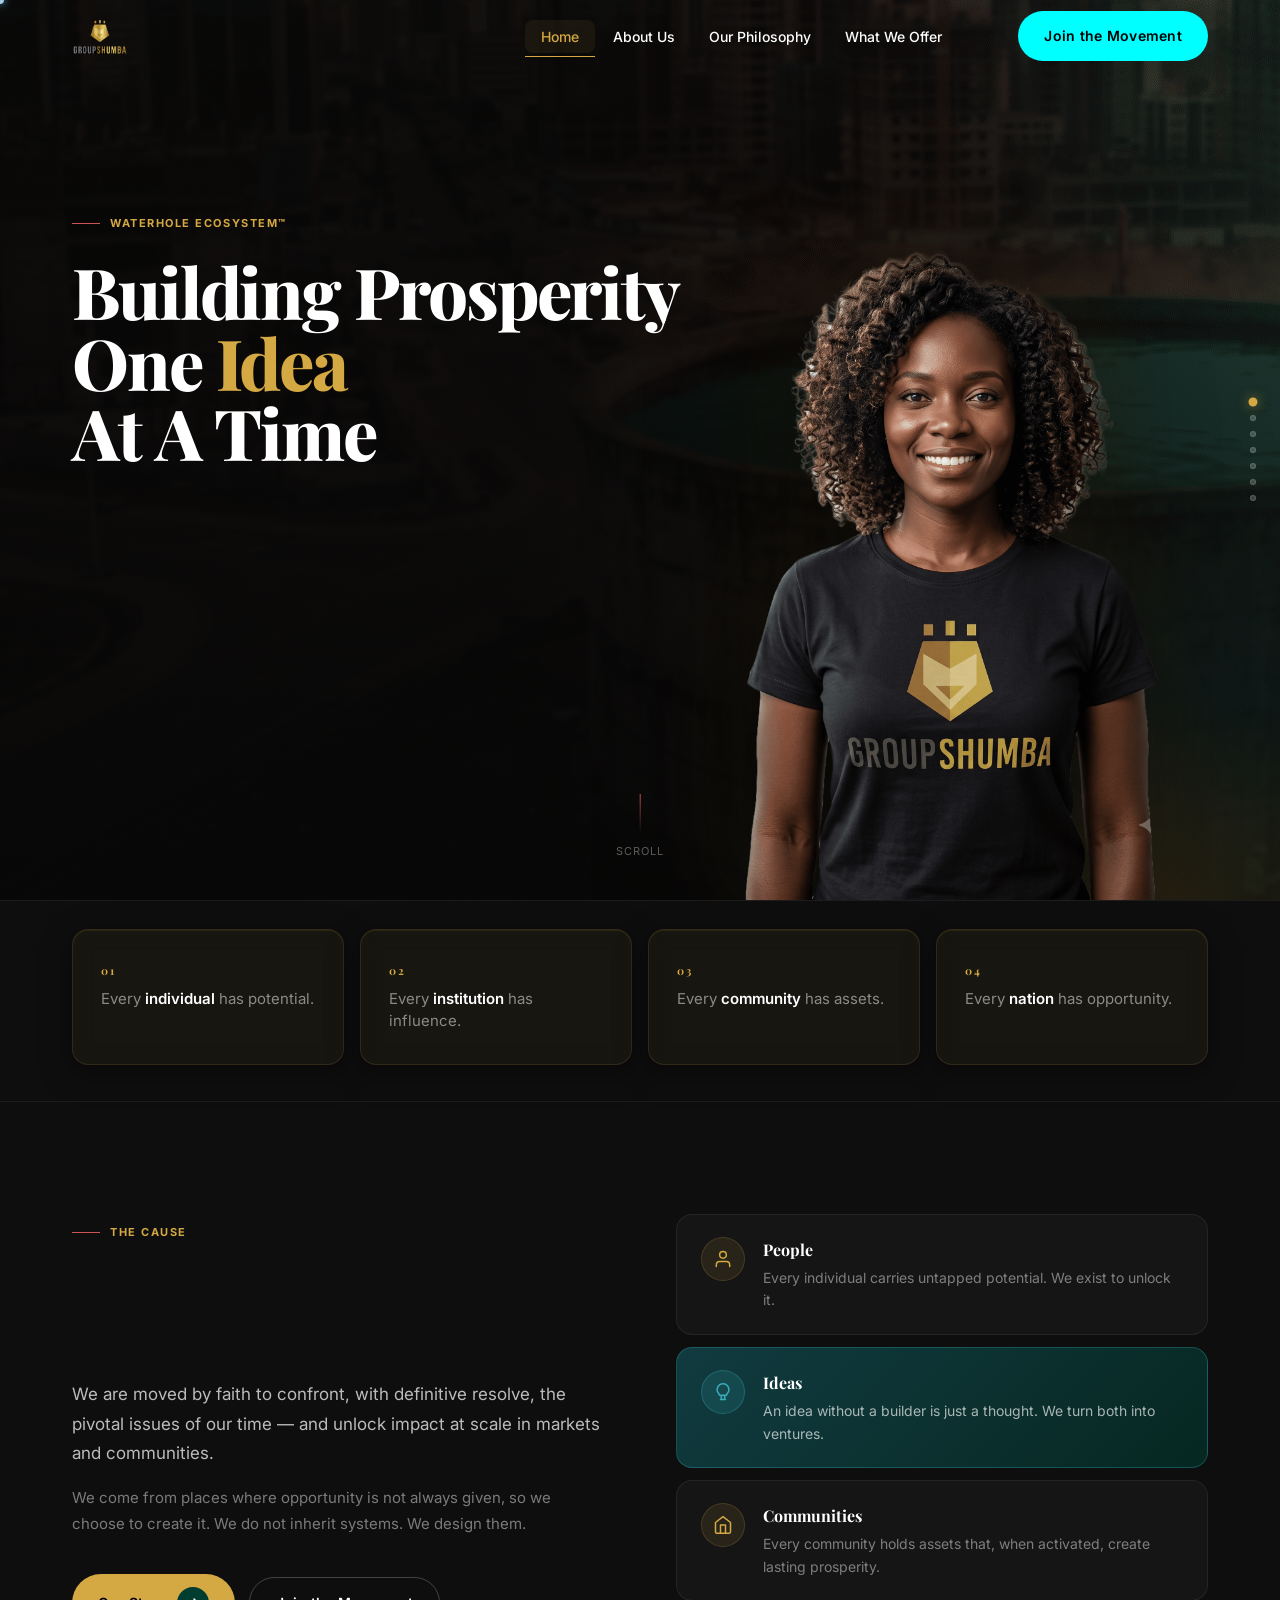
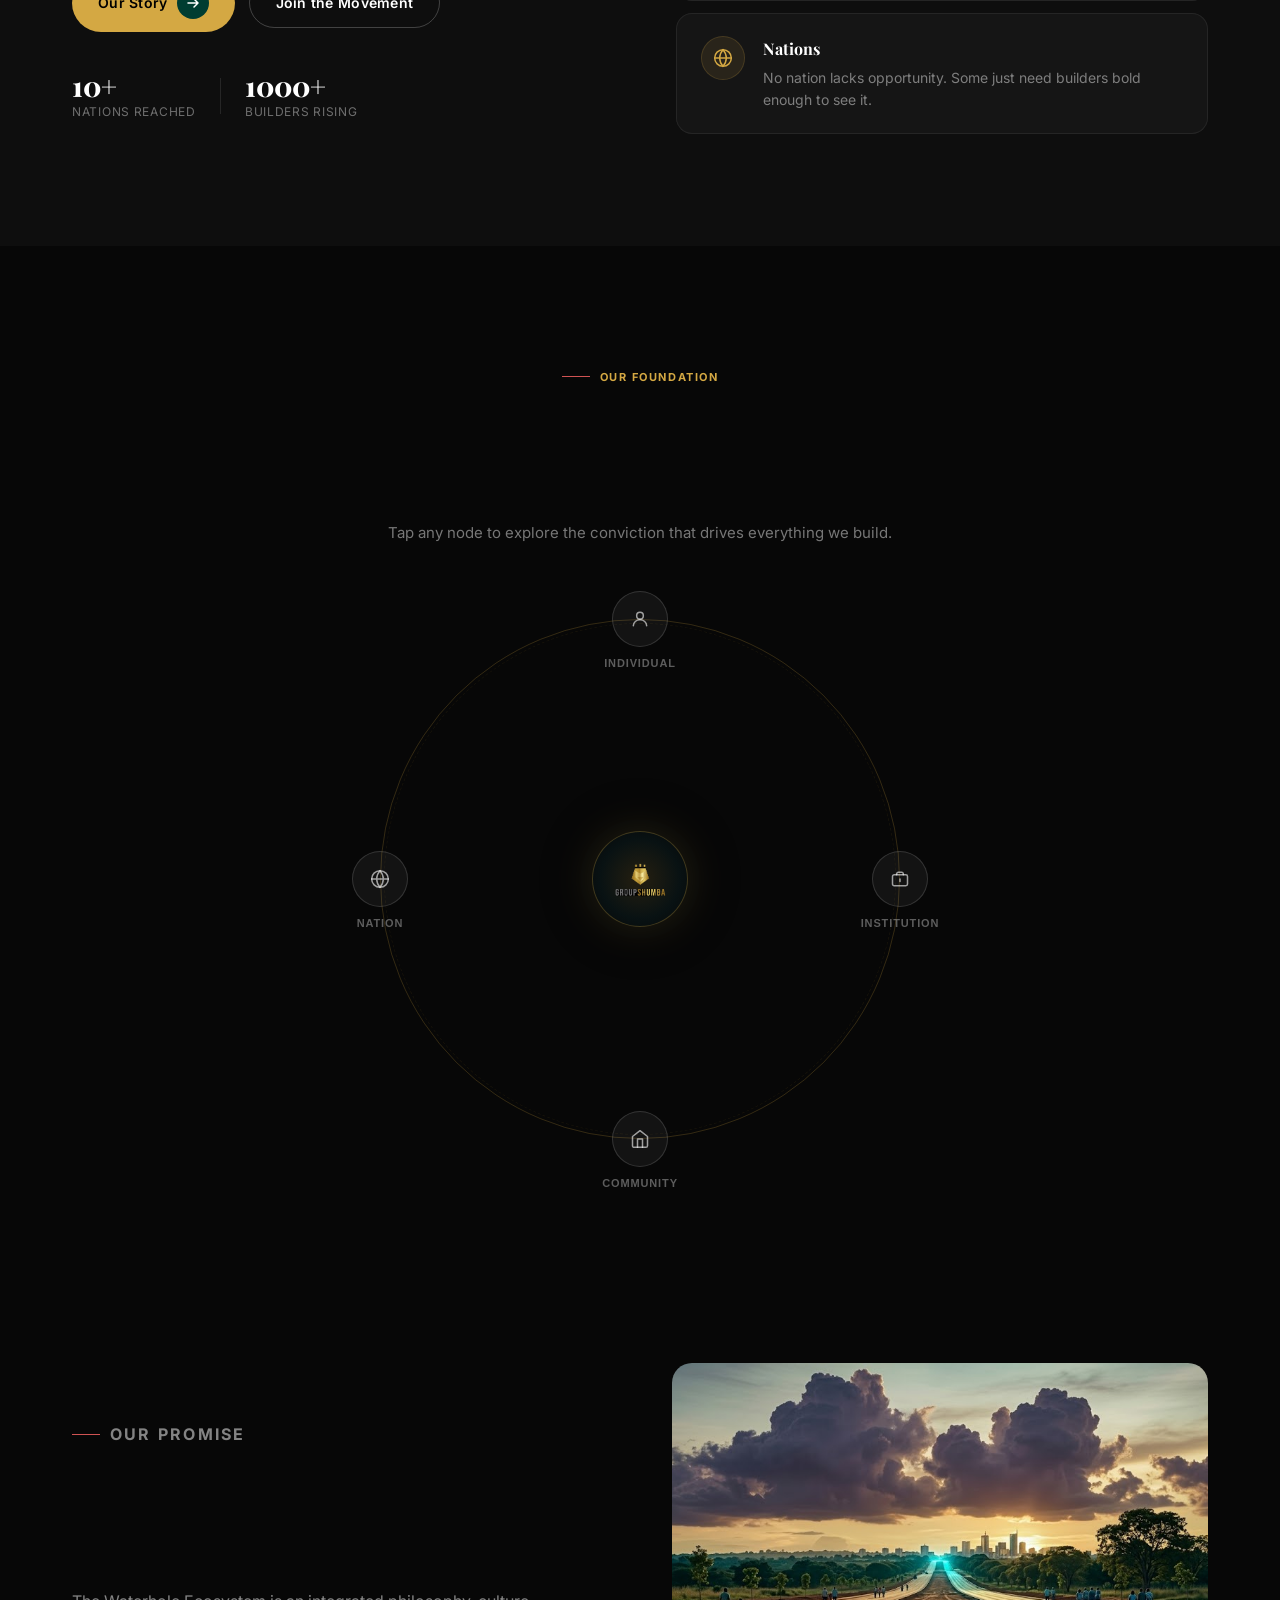
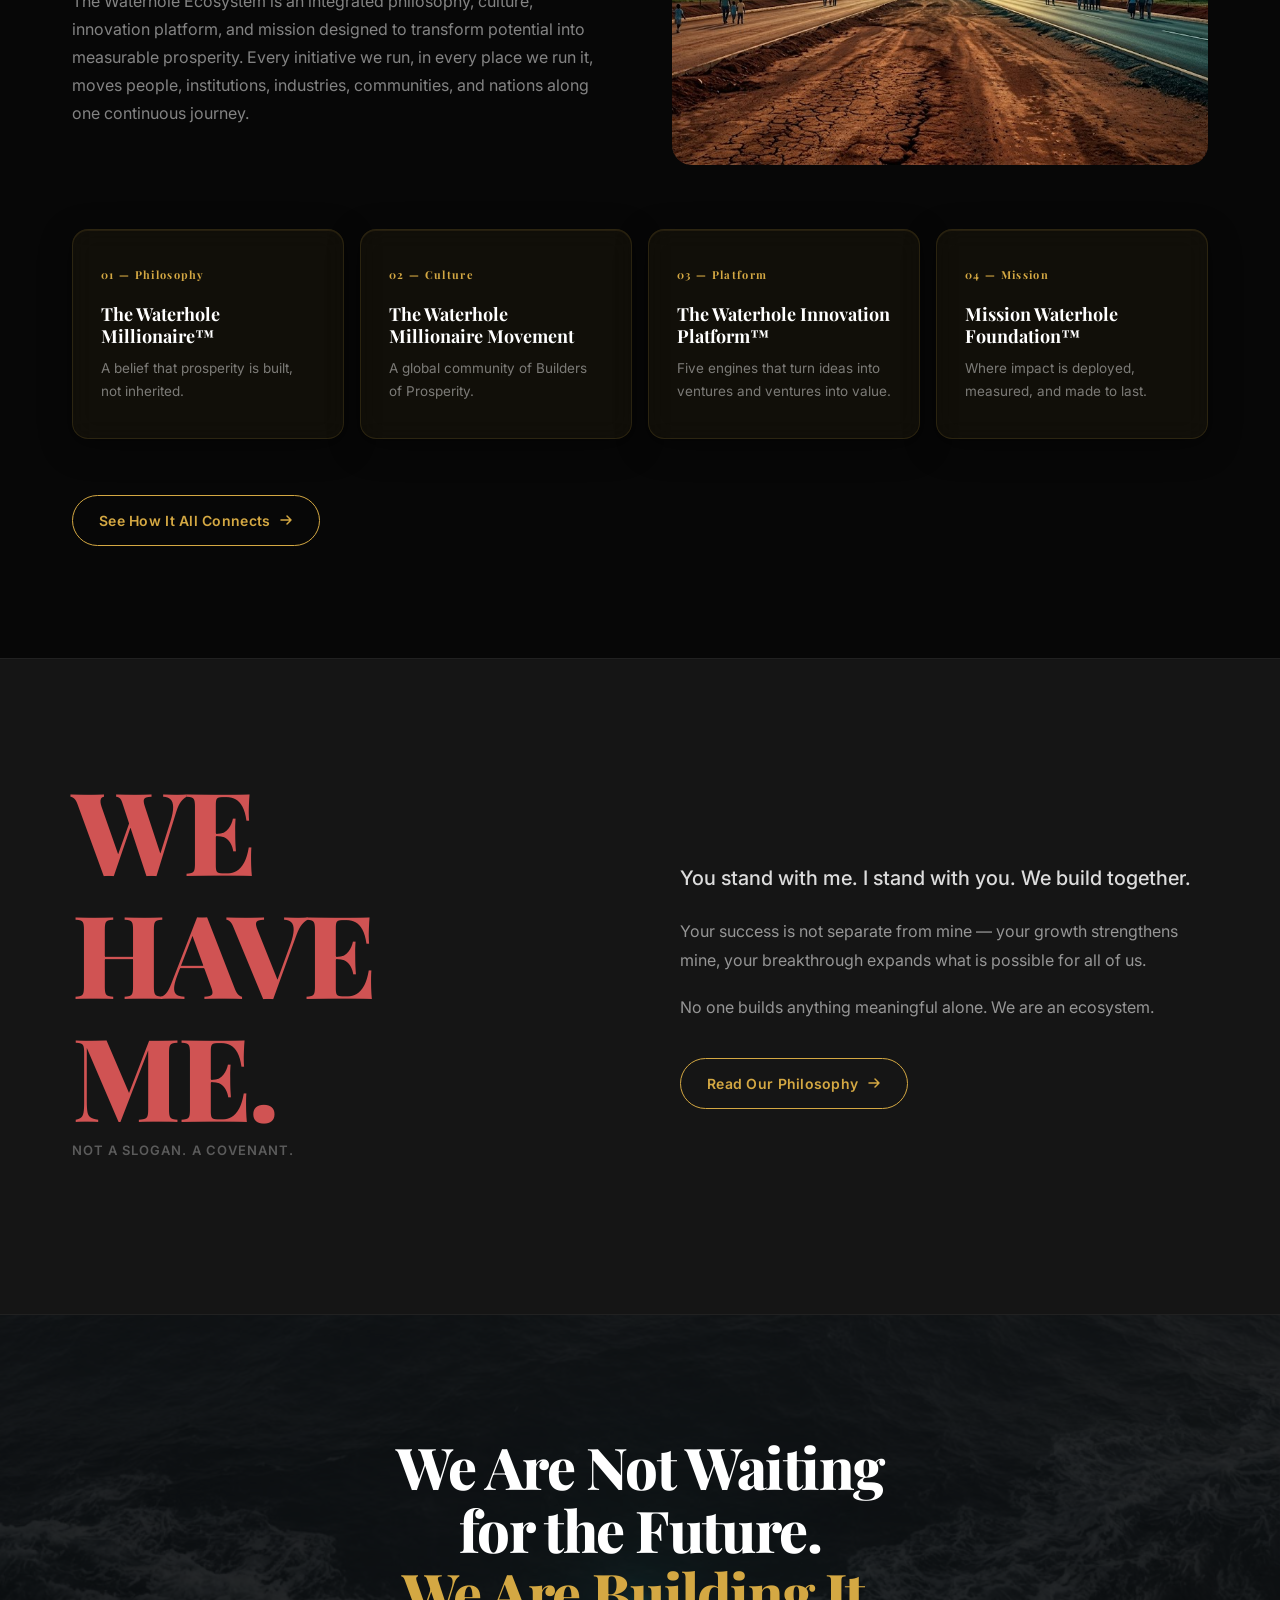
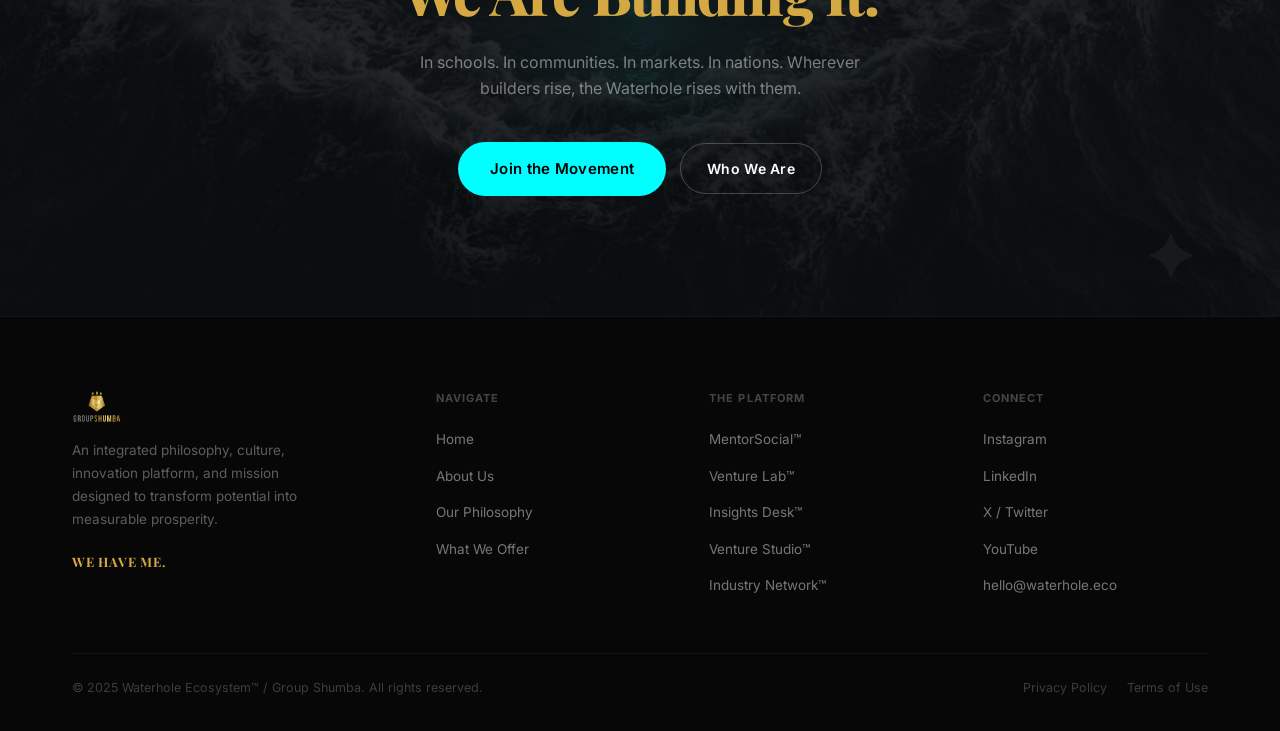
==== commit d1cc0f5b: "Add files via upload" ====
--- a/index.html
+++ b/index.html
@@ -186,6 +186,38 @@
           <p style="margin-top:16px; font-size:15px; line-height:1.75; color:rgba(255,255,255,0.45);">Tap any node to explore the conviction that drives everything we build.</p>
         </div>
 
+        <!-- Mobile fallback: 2×2 card grid (hidden on desktop) -->
+        <div class="convictions-mobile-grid">
+          <button class="conviction-mobile-card" data-idx="0">
+            <span class="conviction-mobile-icon">
+              <svg width="22" height="22" viewBox="0 0 24 24" fill="none" stroke="currentColor" stroke-width="1.8" stroke-linecap="round" stroke-linejoin="round"><circle cx="12" cy="8" r="4"/><path d="M4 20c0-4 3.6-7 8-7s8 3 8 7"/></svg>
+            </span>
+            <span class="conviction-mobile-label">Individual</span>
+            <span class="conviction-mobile-sub">Every individual has potential</span>
+          </button>
+          <button class="conviction-mobile-card" data-idx="1">
+            <span class="conviction-mobile-icon">
+              <svg width="22" height="22" viewBox="0 0 24 24" fill="none" stroke="currentColor" stroke-width="1.8" stroke-linecap="round" stroke-linejoin="round"><rect x="3" y="7" width="18" height="13" rx="2"/><path d="M16 7V6a2 2 0 0 0-2-2h-4a2 2 0 0 0-2 2v1"/><path d="M12 12v3"/></svg>
+            </span>
+            <span class="conviction-mobile-label">Institution</span>
+            <span class="conviction-mobile-sub">Every institution has influence</span>
+          </button>
+          <button class="conviction-mobile-card" data-idx="2">
+            <span class="conviction-mobile-icon">
+              <svg width="22" height="22" viewBox="0 0 24 24" fill="none" stroke="currentColor" stroke-width="1.8" stroke-linecap="round" stroke-linejoin="round"><path d="M3 9l9-7 9 7v11a2 2 0 0 1-2 2H5a2 2 0 0 1-2-2z"/><polyline points="9 22 9 12 15 12 15 22"/></svg>
+            </span>
+            <span class="conviction-mobile-label">Community</span>
+            <span class="conviction-mobile-sub">Every community has assets</span>
+          </button>
+          <button class="conviction-mobile-card" data-idx="3">
+            <span class="conviction-mobile-icon">
+              <svg width="22" height="22" viewBox="0 0 24 24" fill="none" stroke="currentColor" stroke-width="1.8" stroke-linecap="round" stroke-linejoin="round"><circle cx="12" cy="12" r="10"/><path d="M2 12h20M12 2a15.3 15.3 0 0 1 4 10 15.3 15.3 0 0 1-4 10 15.3 15.3 0 0 1-4-10 15.3 15.3 0 0 1 4-10z"/></svg>
+            </span>
+            <span class="conviction-mobile-label">Nation</span>
+            <span class="conviction-mobile-sub">Every nation has opportunity</span>
+          </button>
+        </div>
+
         <div class="orbital-rig" id="orbitalRig">
           <div class="orbit-ring"></div>
           <div class="orbit-center">
--- a/style.css
+++ b/style.css
@@ -136,6 +136,21 @@
   transition: clip-path 0.9s cubic-bezier(0.16, 1, 0.3, 1) 0.1s;
 }
 .section-title.revealed { clip-path: inset(0 0 0% 0); }
+
+/* On mobile swap clip-path for a simpler opacity+slide (more reliable) */
+@media (max-width: 768px) {
+  .section-title {
+    clip-path: none;
+    opacity: 0;
+    transform: translateY(20px);
+    transition: opacity 0.7s ease 0.05s, transform 0.7s cubic-bezier(0.16,1,0.3,1) 0.05s;
+  }
+  .section-title.revealed {
+    opacity: 1;
+    transform: none;
+    clip-path: none;
+  }
+}
 
 /* ─── Eyebrow line draw ─── */
 .eyebrow {
@@ -1795,6 +1810,60 @@
 .orbit-node:hover .orbit-node-label,
 .orbit-node.active .orbit-node-label { color: var(--gold); }
 
+/* ─── Mobile convictions grid (replaces orbital on small screens) ─── */
+.convictions-mobile-grid {
+  display: none; /* hidden by default — shown only on mobile */
+  grid-template-columns: 1fr 1fr;
+  gap: 12px;
+  max-width: 480px;
+  margin: 0 auto;
+}
+.conviction-mobile-card {
+  display: flex;
+  flex-direction: column;
+  align-items: flex-start;
+  gap: 10px;
+  background: rgba(255,255,255,0.03);
+  border: 1px solid rgba(255,255,255,0.08);
+  border-radius: 16px;
+  padding: 20px 18px 22px;
+  text-align: left;
+  cursor: pointer;
+  transition: background 0.3s ease, border-color 0.3s ease, transform 0.3s ease;
+  -webkit-tap-highlight-color: transparent;
+}
+.conviction-mobile-card:active {
+  transform: scale(0.97);
+  background: rgba(212,168,67,0.07);
+  border-color: rgba(212,168,67,0.3);
+}
+.conviction-mobile-icon {
+  width: 44px; height: 44px;
+  border-radius: 50%;
+  background: rgba(212,168,67,0.1);
+  border: 1px solid rgba(212,168,67,0.25);
+  display: flex; align-items: center; justify-content: center;
+  color: var(--gold);
+  flex-shrink: 0;
+}
+.conviction-mobile-label {
+  font-family: var(--font-h);
+  font-size: 15px;
+  font-weight: 800;
+  color: var(--white);
+  letter-spacing: -0.01em;
+}
+.conviction-mobile-sub {
+  font-size: 12px;
+  line-height: 1.5;
+  color: rgba(255,255,255,0.4);
+}
+
+@media (max-width: 640px) {
+  .orbital-rig { display: none; }
+  .convictions-mobile-grid { display: grid; }
+}
+
 /* Popup */
 .conviction-popup {
   position: fixed;
@@ -2350,5 +2419,328 @@
 @media (max-width: 480px) {
   .home-hero h1 { font-size: clamp(36px, 10vw, 52px); }
   .page-hero h1 { font-size: clamp(30px, 9vw, 48px); }
-  .hero-actions { flex-direction: column; align-items: flex-start; }
-}
+  /* 1. Hero buttons — centre on mobile */
+  .hero-actions { flex-direction: column; align-items: center; width: 100%; }
+  .hero-actions .btn { width: 100%; justify-content: center; text-align: center; }
+}
+
+/* ═══════════════════════════════════════
+   COMPREHENSIVE MOBILE RESPONSIVE
+═══════════════════════════════════════ */
+
+/* Hide side section dots on mobile — not enough room */
+@media (max-width: 768px) {
+  .section-dots { display: none; }
+}
+
+/* ─── About hero ─── */
+.about-hero-subject { width: 58%; max-width: 720px; }
+.about-hero-subject img { height: 78vh; }
+
+@media (max-width: 768px) {
+  .about-hero-stat {
+    left: 20px;
+    bottom: 24px;
+  }
+  .about-hero-badge {
+    bottom: 24px;
+    right: 20px;
+    padding: 12px 14px;
+  }
+  .about-hero-badge-quote { font-size: 13px; }
+  .about-hero-subject { width: 88%; }
+  .about-hero-subject img { height: 62vh; }
+  .about-hero-text { padding-top: 80px; padding-left: 20px; padding-right: 20px; }
+  .about-hero-text .lead { font-size: 15px; }
+}
+
+/* ─── Philosophy split grid (Infinite Cycles / Structured Beauty) ─── */
+.philosophy-split-grid {
+  display: grid;
+  grid-template-columns: 1fr 1fr;
+  gap: 20px;
+  border-radius: var(--radius-xl);
+  overflow: hidden;
+}
+@media (max-width: 640px) {
+  .philosophy-split-grid { grid-template-columns: 1fr; }
+}
+
+/* ─── Philosophy hero — stack on mobile ─── */
+@media (max-width: 768px) {
+  .phil-hero {
+    display: flex;
+    flex-direction: column;
+    align-items: center;
+    justify-content: center;
+    min-height: 100vh;
+    padding: 0 28px;
+    position: relative;
+    text-align: center;
+  }
+  .phil-hero-bg {
+    background-position: center center;
+    background-size: cover;
+  }
+  .phil-hero::after {
+    content: '';
+    position: absolute;
+    inset: 0;
+    background: linear-gradient(
+      to bottom,
+      rgba(8,8,8,0.55) 0%,
+      rgba(8,8,8,0.65) 50%,
+      rgba(8,8,8,0.82) 100%
+    );
+    z-index: 1;
+    pointer-events: none;
+  }
+  .phil-hero-left,
+  .phil-hero-right {
+    position: relative;
+    z-index: 2;
+    padding: 0;
+    text-align: center;
+    width: 100%;
+  }
+  .phil-hero-left { padding-top: 100px; padding-bottom: 12px; }
+  .phil-hero-right { padding-bottom: 60px; }
+  .phil-hero-center { display: none; }
+  .phil-hero-left .page-hero-tag { margin-bottom: 12px; }
+  .phil-hero-left h1 { font-size: clamp(36px, 10vw, 56px); margin: 0; }
+  .phil-hero-left h1 em { color: var(--gold); }
+  .phil-hero-right .lead { font-size: 15px; margin-bottom: 24px; color: rgba(255,255,255,0.82); }
+  .phil-hero-right .btn { display: inline-flex; }
+}
+
+/* ─── What We Offer hero — image as bg on mobile ─── */
+@media (max-width: 768px) {
+  .offer-hero {
+    display: block;
+    position: relative;
+    min-height: 100vh;
+  }
+  /* Image becomes full background */
+  .offer-hero-img {
+    position: absolute;
+    inset: 0;
+    height: 100%;
+  }
+  .offer-hero-img img { object-position: center; }
+  /* Dark overlay for legibility */
+  .offer-hero-img::after {
+    content: '';
+    position: absolute;
+    inset: 0;
+    background: linear-gradient(
+      to bottom,
+      rgba(0,0,0,0.72) 0%,
+      rgba(0,0,0,0.60) 50%,
+      rgba(0,0,0,0.80) 100%
+    );
+  }
+  /* Text on top */
+  .offer-hero-text {
+    position: relative;
+    z-index: 2;
+    padding: 120px 28px 80px;
+    min-height: 100vh;
+    display: flex;
+    flex-direction: column;
+    justify-content: center;
+    align-items: center;
+    text-align: center;
+  }
+  .offer-hero-text h1 { font-size: clamp(34px, 9vw, 52px); text-align: center; }
+  .offer-hero-text .lead { font-size: 15px; color: rgba(255,255,255,0.75); text-align: center; }
+  .offer-hero-text .eyebrow { color: var(--gold); justify-content: center; }
+}
+
+/* ─── Journey intro 2-col → stack ─── */
+@media (max-width: 768px) {
+  .journey-intro {
+    grid-template-columns: 1fr;
+    gap: 32px;
+    margin-bottom: 40px;
+  }
+  .journey-intro-img { aspect-ratio: 16/9; border-radius: 16px; overflow: hidden; }
+}
+
+/* ─── Cause grid ─── */
+@media (max-width: 768px) {
+  .cause-grid-v2 { gap: 40px; }
+  .cause-cards { grid-template-columns: 1fr; }
+  .cause-left, .cause-right { padding: 0; }
+}
+
+/* ─── Platform intro ─── */
+@media (max-width: 768px) {
+  .platform-intro { gap: 32px; }
+  .platform-intro-img { border-radius: 16px; overflow: hidden; max-height: 280px; }
+  .platform-intro-img img { object-fit: cover; height: 100%; }
+}
+
+/* ─── Statement section ─── */
+@media (max-width: 768px) {
+  .statement-section { padding: 80px 24px; overflow: hidden; }
+  .statement-section::before { width: 100vw; height: 100vw; }
+  .statement-quote { font-size: clamp(28px, 8vw, 48px); }
+}
+
+/* ─── Covenant ─── */
+@media (max-width: 768px) {
+  .covenant-section, .covenant-inner-section { padding: 80px 0; }
+  .covenant-word { font-size: clamp(44px, 14vw, 72px); }
+}
+
+/* ─── Closing CTA ─── */
+@media (max-width: 768px) {
+  .closing-cta { padding: 80px 0; }
+  .closing-cta h2 { font-size: clamp(28px, 8vw, 44px); }
+  .closing-cta .btns { flex-direction: column; align-items: center; }
+}
+
+/* ─── Who we are (about page) ─── */
+@media (max-width: 768px) {
+  .who-we-are { gap: 40px; }
+  .who-img { aspect-ratio: 4/3; }
+  .who-feature-cards { grid-template-columns: 1fr; }
+}
+
+/* ─── Philosophy pillars / badges / cycle ─── */
+@media (max-width: 768px) {
+  .covenant-badges { grid-template-columns: 1fr 1fr; gap: 12px; }
+  .badge-card { padding: 24px 18px; }
+}
+@media (max-width: 480px) {
+  .covenant-badges { grid-template-columns: 1fr; }
+  .philosophy-pillars { grid-template-columns: 1fr; }
+  .prosperity-cycle { grid-template-columns: 1fr; gap: 24px; }
+}
+
+/* ─── Footer ─── */
+@media (max-width: 768px) {
+  .footer { padding: 64px 0 40px; }
+  .footer-grid { gap: 40px; }
+  .footer-bottom { flex-direction: column; align-items: flex-start; gap: 12px; }
+}
+
+/* ─── Section padding on mobile ─── */
+@media (max-width: 480px) {
+  .section-pad { padding: 56px 0; }
+  .container { padding: 0 16px; }
+}
+
+/* ─── Prevent body overflow ─── */
+@media (max-width: 768px) {
+  body { overflow-x: hidden; }
+  .about-hero { overflow: hidden; }
+  .about-hero-watermark { font-size: clamp(48px, 20vw, 96px); }
+}
+
+/* ═══════════════════════════════════════
+   GLOBAL MOBILE TEXT ALIGNMENT
+   Centre-align all section content for
+   a clean, consistent flow on small screens
+═══════════════════════════════════════ */
+@media (max-width: 768px) {
+  /* Section headings, eyebrows, body copy */
+  .section-title,
+  .eyebrow,
+  .section-pad p,
+  .section-pad h2,
+  .section-pad h3,
+  .section-pad h4,
+  .divider,
+  .cause-lead,
+  .journey-intro p,
+  .who-text p,
+  .platform-intro-text p,
+  .philosophy-wealth-text p,
+  .foundation-section p,
+  .symbol-body,
+  .cycle-step p,
+  .cycle-step h4 { text-align: center; }
+
+  /* Eyebrow — full-width flex so justify-content centers the line + text */
+  .eyebrow { display: flex; justify-content: center; }
+
+  /* Divider — centre the bar */
+  .divider { margin-left: auto; margin-right: auto; }
+
+  /* Buttons / action rows — centre */
+  .hero-actions,
+  .who-actions,
+  .btns,
+  .cause-actions { justify-content: center; }
+
+  /* Home hero — centre text */
+  .home-hero-text { text-align: center; }
+  .home-eyebrow { justify-content: center; }
+
+  /* 2. Cause stats — centre */
+  .cause-stats-block { display: flex; justify-content: center; }
+  .cause-stats { justify-content: center; }
+  .cause-stat { text-align: center; }
+
+  /* 4. Our Promise journey cards — centre text */
+  .journey-card { text-align: center; }
+  .journey-num { text-align: center; }
+  /* Button under journey cards — centre */
+  .journey-section > .container > div[style] { text-align: center; }
+  .journey-section .btn { display: inline-flex; }
+
+  /* 5. WE HAVE ME covenant — centre words */
+  .covenant-inner { text-align: center; }
+  .covenant-word { text-align: center; }
+  .covenant-sub { text-align: center; }
+  .covenant-lead { text-align: center; }
+  .covenant-text { text-align: center; }
+  .covenant-text p { text-align: center; }
+
+  /* 6. Read Our Philosophy button — centre */
+  .covenant-text div[style] { text-align: center; display: flex; justify-content: center; }
+
+  /* 7. Footer brand paragraph — centre */
+  .footer-brand p { text-align: center; }
+  .footer-covenant { text-align: center; }
+
+  /* Cause / journey / platform text blocks */
+  .cause-left,
+  .cause-right,
+  .platform-intro-text,
+  .philosophy-wealth-text,
+  .who-text { text-align: center; }
+
+  /* Pillar, foundation, cause cards — centre their inner text */
+  .pillar-card,
+  .foundation-card,
+  .cause-card { text-align: center; }
+  .pillar-num { text-align: center; }
+
+  /* Journey intro text */
+  .journey-intro { text-align: center; }
+
+  /* Prosperity cycle dots — centre */
+  .cycle-dot { margin: 0 auto 12px; }
+
+  /* About page sections */
+  .about-hero-text { text-align: center; }
+  .badge-letter, .badge-card h3, .badge-card p { text-align: center; }
+
+  /* Centre max-width intro blocks that have inline styles */
+  .container > .fade-in { margin-left: auto; margin-right: auto; }
+
+  /* Reject/build cards — stack and center */
+  .reject-build { grid-template-columns: 1fr; }
+  .reject-card, .build-card { text-align: center; }
+  .reject-card ul, .build-card ul { list-style: none; padding: 0; }
+
+  /* Footer brand copy */
+  .footer-brand { text-align: center; }
+  .footer-brand img { margin: 0 auto 16px; display: block; }
+  .footer-col h4,
+  .footer-col ul { text-align: center; }
+  .footer-bottom { text-align: center; align-items: center; }
+  .footer-legal { justify-content: center; }
+}
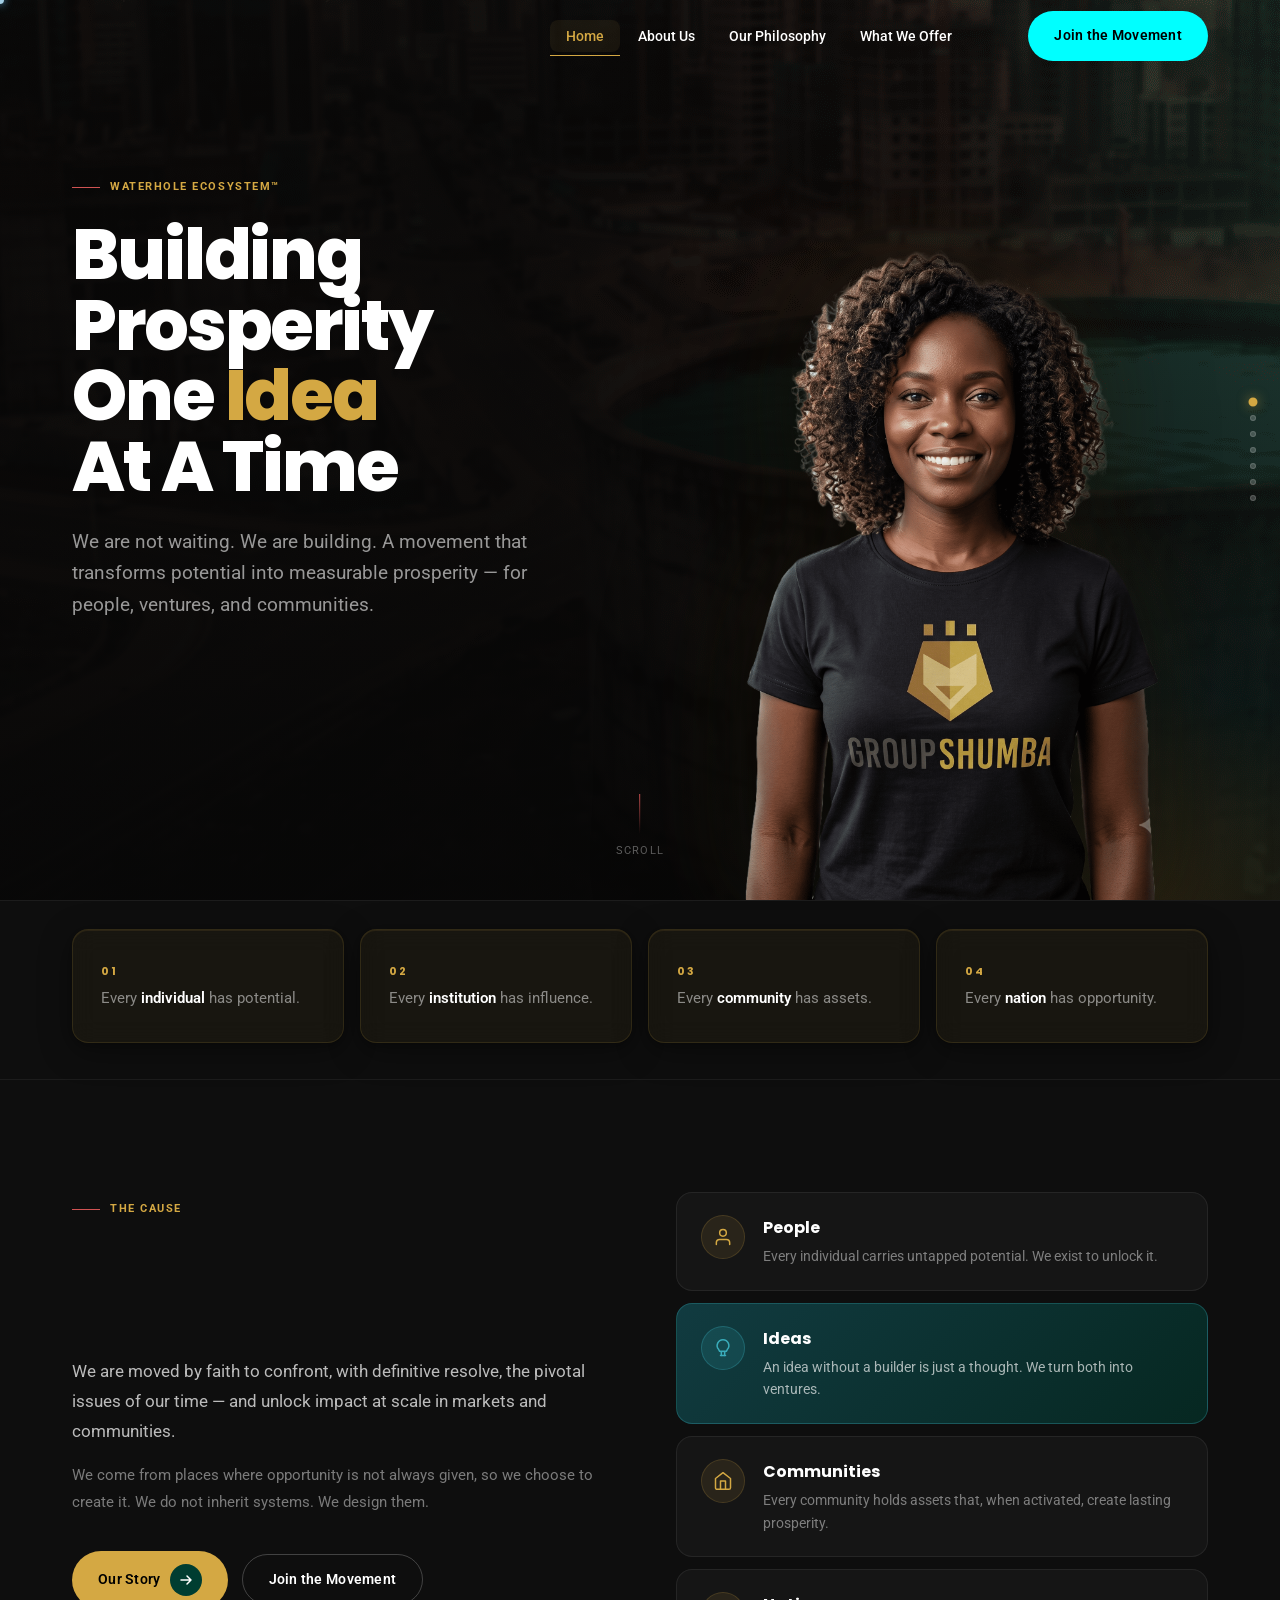
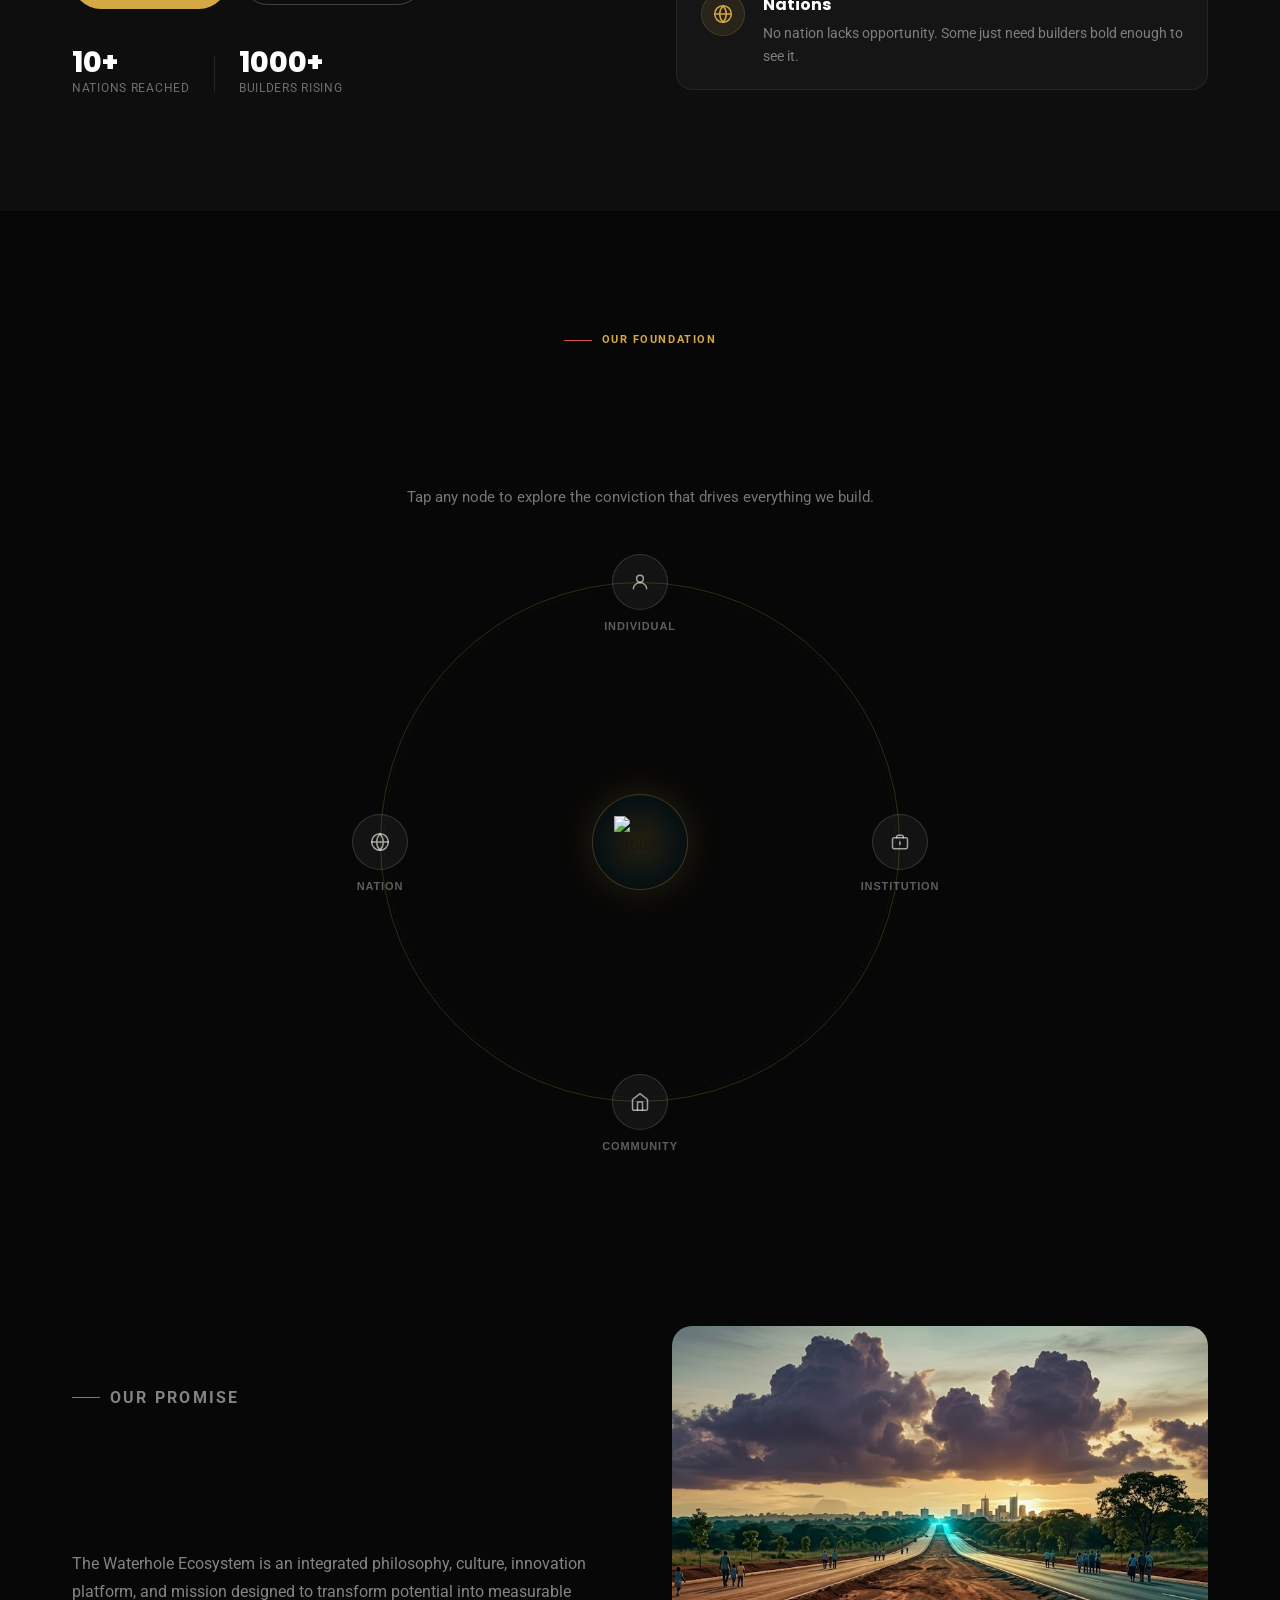
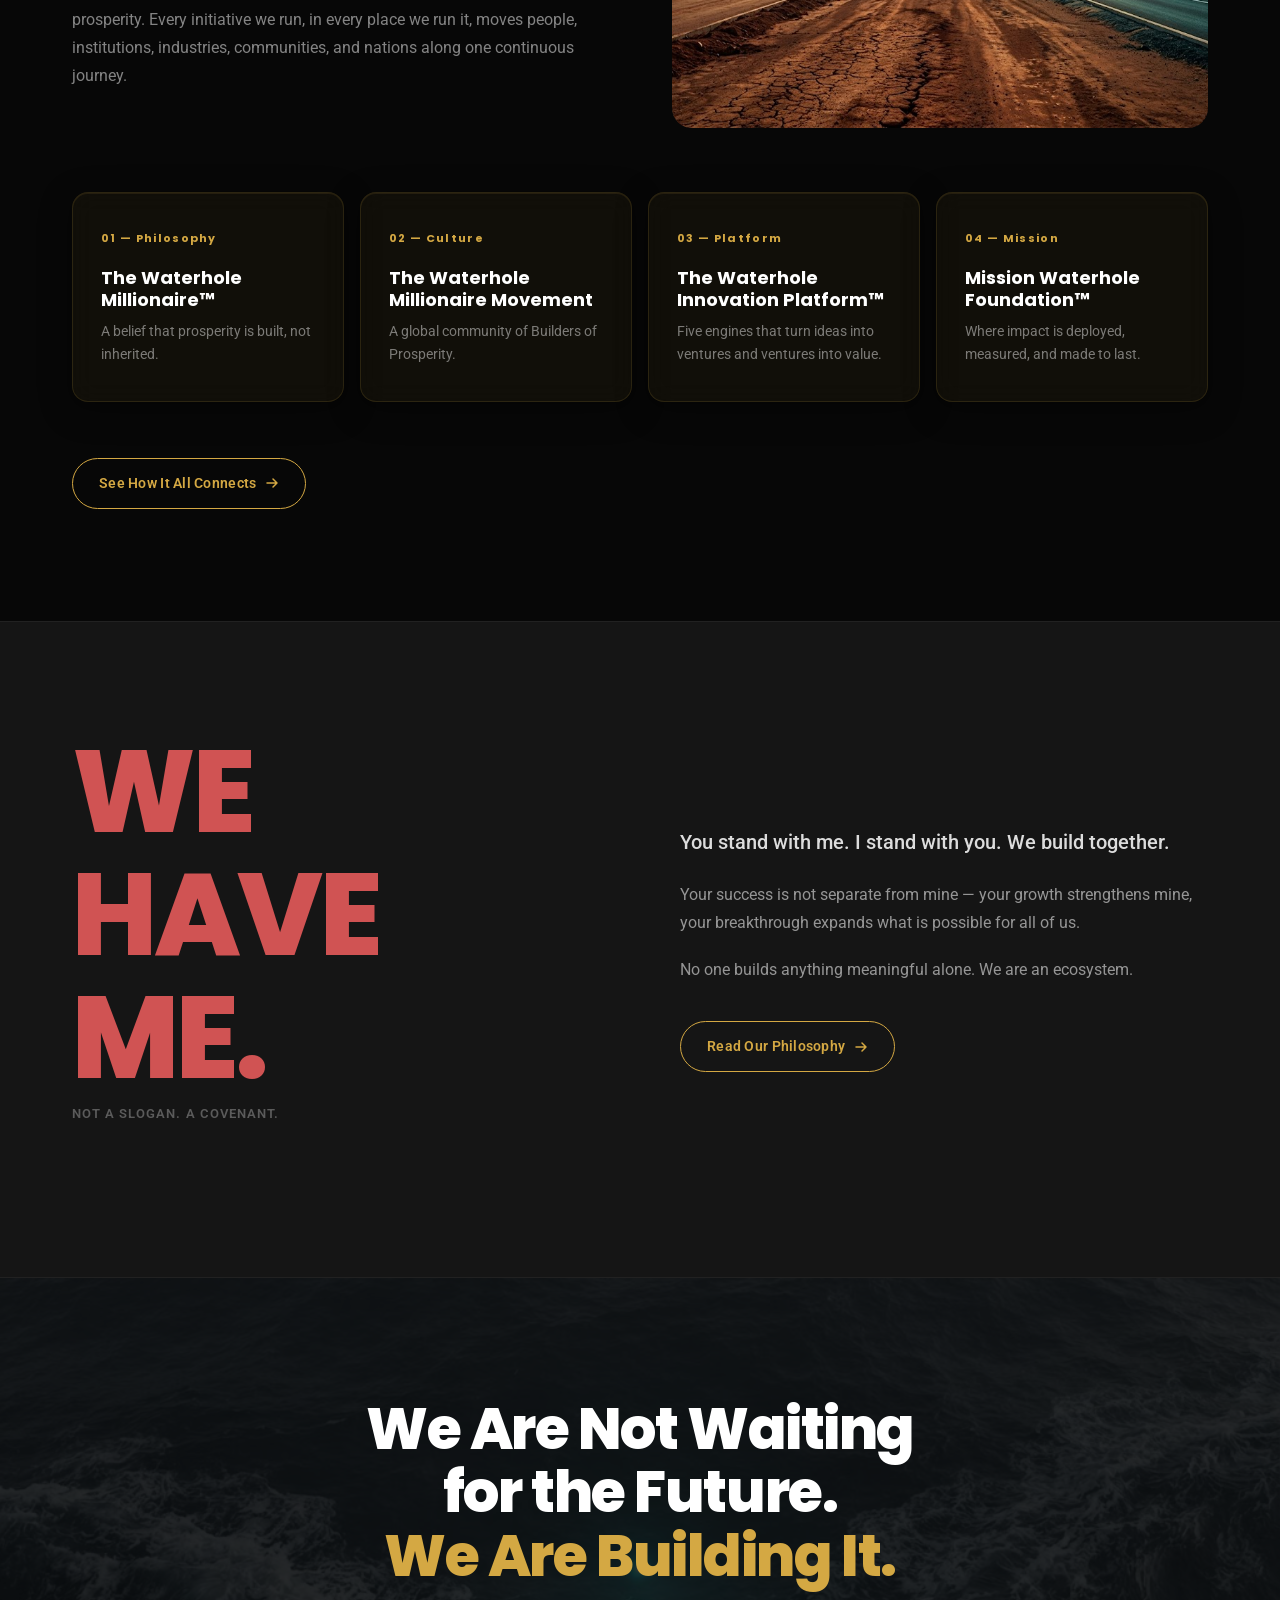
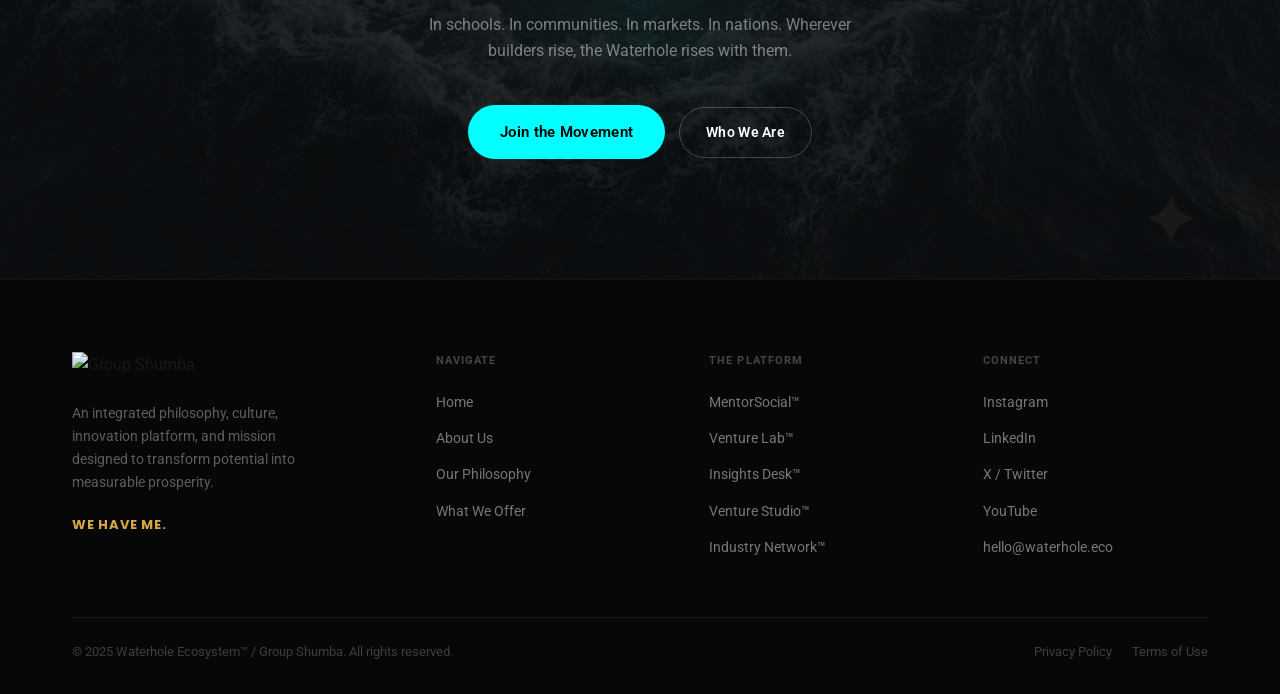
==== commit 53767285: "Add files via upload" ====
--- a/index.html
+++ b/index.html
@@ -6,7 +6,7 @@
   <title>Waterhole Ecosystem™ — Prosperity Is Built.</title>
   <link rel="preconnect" href="https://fonts.googleapis.com" />
   <link rel="preconnect" href="https://fonts.gstatic.com" crossorigin />
-  <link href="https://fonts.googleapis.com/css2?family=Inter:wght@300;400;500;600;700&family=Playfair+Display:wght@700;800;900&display=swap" rel="stylesheet" />
+  <link href="https://fonts.googleapis.com/css2?family=Poppins:wght@600;700;800;900&family=Roboto:wght@300;400;500;700&display=swap" rel="stylesheet" />
   <link rel="stylesheet" href="style.css" />
 </head>
 <body>
@@ -15,7 +15,7 @@
   <header class="nav" id="nav">
     <div class="nav-inner">
       <a href="index.html" class="nav-logo" aria-label="Waterhole Ecosystem home">
-        <img src="assets/logo.png" alt="Group Shumba — Waterhole Ecosystem" />
+        <img src="assets/new-logo.png" alt="Group Shumba — Waterhole Ecosystem" />
       </a>
       <ul class="nav-links" role="list">
         <li><a href="index.html" class="active">Home</a></li>
@@ -221,7 +221,7 @@
         <div class="orbital-rig" id="orbitalRig">
           <div class="orbit-ring"></div>
           <div class="orbit-center">
-            <img src="assets/logo.png" alt="Group Shumba" />
+            <img src="assets/new-logo.png" alt="Group Shumba" />
           </div>
 
           <button class="orbit-node" data-idx="0" aria-label="Every Individual Has Potential">
@@ -359,7 +359,7 @@
     <div class="container">
       <div class="footer-grid">
         <div class="footer-brand">
-          <img src="assets/logo.png" alt="Group Shumba" />
+          <img src="assets/new-logo.png" alt="Group Shumba" />
           <p>An integrated philosophy, culture, innovation platform, and mission designed to transform potential into measurable prosperity.</p>
           <div class="footer-covenant">WE HAVE ME.</div>
         </div>
--- a/style.css
+++ b/style.css
@@ -45,7 +45,7 @@
   transition: transform 1s cubic-bezier(0.76, 0, 0.24, 1), opacity 0.4s ease;
 }
 .page-loader.exit { transform: translateY(-100%); opacity: 0; pointer-events: none; }
-.page-loader-logo { width: 72px; height: auto; opacity: 0; animation: loaderIn 0.7s 0.3s ease forwards; }
+.page-loader-logo { width: 120px; height: auto; opacity: 0; animation: loaderIn 0.7s 0.3s ease forwards; }
 .page-loader-line {
   width: 0; height: 1px;
   background: linear-gradient(90deg, transparent, var(--gold), transparent);
@@ -56,7 +56,7 @@
   font-size: 11px;
   letter-spacing: 0.4em;
   text-transform: uppercase;
-  color: var(--gold);
+  color: var(--white);
   opacity: 0;
   animation: loaderIn 0.6s 1s ease forwards;
 }
@@ -441,8 +441,8 @@
   --radius-lg:  22px;
   --radius-xl:  32px;
   --transition: 220ms cubic-bezier(0.4, 0, 0.2, 1);
-  --font-h:     'Playfair Display', serif;
-  --font-b:     'Inter', sans-serif;
+  --font-h:     'Poppins', sans-serif;
+  --font-b:     'Roboto', sans-serif;
   --shadow:     0 8px 40px rgba(0,0,0,0.35);
   --shadow-gold:0 8px 32px rgba(201,168,76,0.25);
 }
@@ -572,7 +572,7 @@
   flex-shrink: 0;
 }
 .nav-logo img {
-  height: 38px;
+  height: 110px;
   width: auto;
   filter: brightness(1);
 }
@@ -2736,9 +2736,24 @@
   .reject-card, .build-card { text-align: center; }
   .reject-card ul, .build-card ul { list-style: none; padding: 0; }
 
+  /* Cistern / blockquote banner — reflow for mobile */
+  .cistern-frame { aspect-ratio: 4/3 !important; }
+  .cistern-overlay {
+    background: linear-gradient(to bottom, rgba(8,8,8,0.55) 0%, rgba(8,8,8,0.75) 100%) !important;
+    padding: 32px 28px !important;
+    align-items: flex-end !important;
+    justify-content: center;
+  }
+  .cistern-quote {
+    font-size: clamp(18px, 5vw, 26px) !important;
+    max-width: 100% !important;
+    text-align: center;
+  }
+
   /* Footer brand copy */
   .footer-brand { text-align: center; }
   .footer-brand img { margin: 0 auto 16px; display: block; }
+  .footer-brand p { max-width: 280px; margin-left: auto; margin-right: auto; }
   .footer-col h4,
   .footer-col ul { text-align: center; }
   .footer-bottom { text-align: center; align-items: center; }
